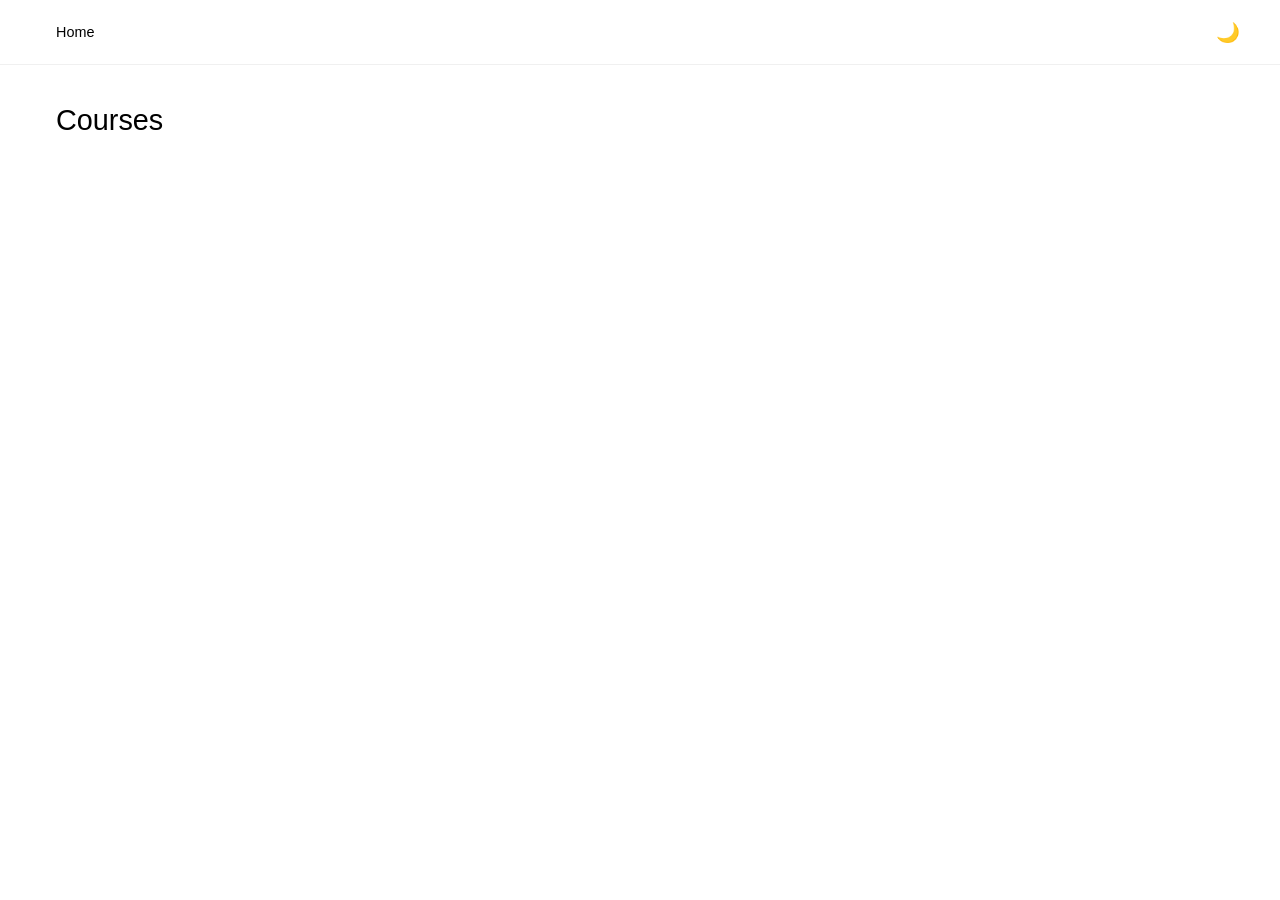
==== index.html @ 86f14fa7 "Fix service worker paths to work locally and on GitHub Pages - Change absolute paths to relative pat" ====
<!DOCTYPE html>
<html lang="en">
<head>
    <meta charset="UTF-8">
    <meta name="viewport" content="width=device-width, initial-scale=1.0">
    <title>Learning</title>

    <!-- PWA Meta Tags -->
    <meta name="description" content="Educational courses with lessons, interview questions, and progress tracking">
    <meta name="theme-color" content="#000000">
    <meta name="mobile-web-app-capable" content="yes">
    <meta name="apple-mobile-web-app-capable" content="yes">
    <meta name="apple-mobile-web-app-status-bar-style" content="black-translucent">
    <meta name="apple-mobile-web-app-title" content="Learning">

    <!-- Manifest -->
    <link rel="manifest" href="manifest.json">

    <!-- Apple Touch Icons -->
    <link rel="apple-touch-icon" sizes="152x152" href="icons/icon-152x152.png">
    <link rel="apple-touch-icon" sizes="192x192" href="icons/icon-192x192.png">
    <link rel="apple-touch-icon" sizes="512x512" href="icons/icon-512x512.png">

    <!-- Favicon -->
    <link rel="icon" type="image/png" sizes="32x32" href="icons/icon-192x192.png">

    <link rel="stylesheet" href="styles.css">
</head>
<body>
    <header>
        <div class="header-content">
            <div class="nav-buttons">
                <button id="home-btn" onclick="showHome()">Home</button>
                <button id="back-btn" onclick="goBack()" style="display: none;">Back</button>
            </div>
            <button class="theme-toggle" onclick="toggleTheme()">🌙</button>
        </div>
    </header>

    <div class="container">
        <!-- Home Page -->
        <div id="home-page" class="page active">
            <div class="home-page">
                <h1>Courses</h1>
                <div class="courses-grid" id="courses-grid">
                    <!-- Generated by JS -->
                </div>
            </div>
        </div>

        <!-- Contents Page (List of all lessons) -->
        <div id="contents-page" class="page">
            <div id="contents-content" class="contents-detail">
                <!-- Generated by JS -->
            </div>
        </div>

        <!-- Course Page -->
        <div id="course-page" class="page">
            <div id="course-content" class="course-detail">
                <!-- Generated by JS -->
            </div>
        </div>

        <!-- Lesson Page -->
        <div id="lesson-page" class="page">
            <div class="lesson-layout">
                <!-- Sidebar -->
                <aside id="sidebar" class="sidebar">
                    <div id="sidebar-content" class="sidebar-content">
                        <!-- Generated by JS -->
                    </div>
                </aside>

                <!-- Main Content -->
                <div class="lesson-main">
                    <div id="lesson-header" class="lesson-header">
                        <!-- Generated by JS -->
                    </div>
                    <div id="lesson-content" class="lesson-body">
                        <!-- Generated by JS -->
                    </div>

                    <!-- Interview Questions Section -->
                    <div id="interview-section" class="interview-section">
                        <h2>Interview Questions</h2>
                        <div id="interview-questions" class="accordion">
                            <!-- Generated by JS -->
                        </div>
                    </div>

                    <div id="lesson-nav" class="lesson-nav">
                        <!-- Generated by JS -->
                    </div>
                    <div class="progress-bar">
                        <div id="progress-fill" class="progress-fill"></div>
                    </div>
                </div>
            </div>
        </div>
    </div>

    <!-- Bottom Navbar (Mobile App Style) -->
    <nav id="bottom-navbar" class="bottom-navbar">
        <div class="bottom-navbar-content">
            <button class="bottom-nav-item" onclick="showHome()">
                <svg viewBox="0 0 24 24" fill="none" stroke="currentColor" stroke-width="2">
                    <path d="M3 9l9-7 9 7v11a2 2 0 0 1-2 2H5a2 2 0 0 1-2-2z"></path>
                    <polyline points="9,22 9,12 15,12 15,22"></polyline>
                </svg>
                <span>Home</span>
            </button>
            <button class="bottom-nav-item active" onclick="openCourseMenu()">
                <svg viewBox="0 0 24 24" fill="none" stroke="currentColor" stroke-width="2">
                    <path d="M4 19.5A2.5 2.5 0 0 1 6.5 17H20"></path>
                    <path d="M6.5 2H20v20H6.5A2.5 2.5 0 0 1 4 19.5v-15A2.5 2.5 0 0 1 6.5 2z"></path>
                </svg>
                <span>Contents</span>
            </button>
            <button class="bottom-nav-item" onclick="toggleTheme()">
                <svg viewBox="0 0 24 24" fill="none" stroke="currentColor" stroke-width="2">
                    <circle cx="12" cy="12" r="5"></circle>
                    <line x1="12" y1="1" x2="12" y2="3"></line>
                    <line x1="12" y1="21" x2="12" y2="23"></line>
                    <line x1="4.22" y1="4.22" x2="5.64" y2="5.64"></line>
                    <line x1="18.36" y1="18.36" x2="19.78" y2="19.78"></line>
                    <line x1="1" y1="12" x2="3" y2="12"></line>
                    <line x1="21" y1="12" x2="23" y2="12"></line>
                    <line x1="4.22" y1="19.78" x2="5.64" y2="18.36"></line>
                    <line x1="18.36" y1="5.64" x2="19.78" y2="4.22"></line>
                </svg>
                <span>Theme</span>
            </button>
        </div>
    </nav>

    <!-- Course Menu Slide-Up Modal -->
    <div id="course-menu-overlay" class="course-menu-overlay" onclick="closeCourseMenu(event)">
        <div class="course-menu-modal" onclick="event.stopPropagation()">
            <div class="course-menu-handle"></div>
            <div class="course-menu-header">
                <h3>Course Contents</h3>
                <button class="course-menu-close" onclick="closeCourseMenu()">&times;</button>
            </div>
            <div id="course-menu-content" class="course-menu-content">
                <!-- Generated by JS -->
            </div>
        </div>
    </div>

    <!-- Load external JavaScript files -->
    <script src="theme.js"></script>
    <!-- Load course modules -->
    <script src="modules/module0-prerequisites.js"></script>
    <script src="modules/module1-foundations.js"></script>
    <script src="modules/module6-message-queues.js"></script>
    <script src="modules/module7-apis.js"></script>
    <script src="modules/module8-microservices.js"></script>
    <script src="modules/module9-advanced-patterns.js"></script>
    <script src="modules/module10-observability.js"></script>
    <script src="modules/module11-real-designs.js"></script>
    <!-- Main courses assembler -->
    <script src="courses.js"></script>
    <script src="navigation.js"></script>
    <script src="renderers.js"></script>
    <script src="interviews.js"></script>

    <!-- Service Worker Registration -->
    <script>
        if ('serviceWorker' in navigator) {
            window.addEventListener('load', () => {
                navigator.serviceWorker.register('./sw.js')
                    .then((registration) => {
                        console.log('Service Worker registered successfully:', registration.scope);

                        // Check for updates periodically
                        setInterval(() => {
                            registration.update();
                        }, 60000); // Check every minute
                    })
                    .catch((error) => {
                        console.log('Service Worker registration failed:', error);
                    });
            });

            // Listen for service worker updates
            navigator.serviceWorker.addEventListener('controllerchange', () => {
                console.log('New service worker activated, reloading page...');
                window.location.reload();
            });
        }
    </script>
</body>
</html>
---- styles.css ----
* {
    margin: 0;
    padding: 0;
    box-sizing: border-box;
}

body {
    font-family: Arial, sans-serif;
    background-color: #ffffff;
    color: #000000;
    line-height: 1.6;
}

body.dark-mode {
    background-color: #000000;
    color: #ffffff;
}

/* Header */
header {
    background-color: #ffffff;
    border-bottom: 1px solid #f0f0f0;
    padding: 1rem;
    position: sticky;
    top: 0;
    z-index: 100;
}

body.dark-mode header {
    background-color: #000000;
    border-bottom-color: #333;
}

.header-content {
    max-width: 1200px;
    margin: 0 auto;
    display: flex;
    justify-content: space-between;
    align-items: center;
    gap: 1rem;
}

.nav-buttons {
    display: flex;
    gap: 0.5rem;
}

.nav-buttons button {
    background: none;
    border: none;
    padding: 0.5rem 1rem;
    cursor: pointer;
    font-size: 0.9rem;
    color: #000000;
    font-family: Arial, sans-serif;
}

body.dark-mode .nav-buttons button {
    color: #ffffff;
}

.nav-buttons button:hover:not(:disabled) {
    text-decoration: underline;
}

.nav-buttons button:disabled {
    opacity: 0.4;
    cursor: not-allowed;
}

.theme-toggle {
    background: none;
    border: none;
    font-size: 1.2rem;
    cursor: pointer;
    padding: 0;
    color: #000000;
}

body.dark-mode .theme-toggle {
    color: #ffffff;
}

/* Container */
.container {
    max-width: 1200px;
    margin: 0 auto;
    padding: 2rem 1rem;
    background-color: #ffffff;
}

body.dark-mode .container {
    background-color: #000000;
}

/* Pages */
.page {
    display: none;
    background-color: #ffffff;
}

body.dark-mode .page {
    background-color: #000000;
}

.page.active {
    display: block;
}

/* Home Page */
.home-page {
    background-color: #ffffff;
}

body.dark-mode .home-page {
    background-color: #000000;
}

.home-page h1 {
    font-size: 1.8rem;
    margin-bottom: 2rem;
    font-weight: normal;
}

.courses-grid {
    display: grid;
    grid-template-columns: repeat(auto-fit, minmax(280px, 1fr));
    gap: 1.5rem;
}

/* Contents Page */
.contents-detail h1 {
    font-size: 1.6rem;
    margin-bottom: 0.5rem;
    font-weight: normal;
}

.contents-detail > p {
    color: #666;
    margin-bottom: 2rem;
    font-size: 0.9rem;
}

body.dark-mode .contents-detail > p {
    color: #aaa;
}

.contents-info {
    background: #ffffff;
    padding: 1.5rem;
    border-radius: 8px;
    margin-bottom: 2rem;
    box-shadow: 0 2px 8px rgba(0, 0, 0, 0.1);
    border: 1px solid #e0e0e0;
}

body.dark-mode .contents-info {
    background: #1a1a1a;
    box-shadow: 0 2px 8px rgba(255, 255, 255, 0.1);
    border: 1px solid #333;
}

.contents-modules {
    margin-bottom: 2rem;
}

.contents-module {
    margin-bottom: 2.5rem;
}

.contents-module h2 {
    font-size: 1.1rem;
    margin-bottom: 1rem;
    font-weight: normal;
}

.contents-lessons {
    display: flex;
    flex-direction: column;
    gap: 0.75rem;
}

.contents-lesson-item {
    background: #ffffff;
    padding: 1.2rem;
    border-radius: 6px;
    cursor: pointer;
    box-shadow: 0 2px 8px rgba(0, 0, 0, 0.1);
    font-size: 0.9rem;
    border: 1px solid #e0e0e0;
}

body.dark-mode .contents-lesson-item {
    background: #1a1a1a;
    box-shadow: 0 2px 8px rgba(255, 255, 255, 0.1);
    border: 1px solid #333;
}

.contents-lesson-item:hover {
    box-shadow: 0 4px 12px rgba(0, 0, 0, 0.12);
}

body.dark-mode .contents-lesson-item:hover {
    box-shadow: 0 4px 12px rgba(255, 255, 255, 0.12);
}

.contents-lesson-item h3 {
    font-size: 0.95rem;
    margin-bottom: 0.5rem;
    font-weight: normal;
}

.contents-lesson-item .lesson-meta {
    color: #999;
    font-size: 0.8rem;
}

body.dark-mode .contents-lesson-item .lesson-meta {
    color: #777;
}

/* Course Card */
.course-card {
    background: #ffffff;
    padding: 1.5rem;
    border-radius: 8px;
    cursor: pointer;
    box-shadow: 0 2px 8px rgba(0, 0, 0, 0.1);
    border: 1px solid #e0e0e0;
}

body.dark-mode .course-card {
    background: #1a1a1a;
    box-shadow: 0 2px 8px rgba(255, 255, 255, 0.1);
    border: 1px solid #333;
}

.course-card:hover {
    box-shadow: 0 4px 12px rgba(0, 0, 0, 0.12);
}

body.dark-mode .course-card:hover {
    box-shadow: 0 4px 12px rgba(255, 255, 255, 0.12);
}

.course-card h3 {
    font-size: 1.1rem;
    margin-bottom: 0.5rem;
    font-weight: normal;
}

.course-card p {
    font-size: 0.9rem;
    margin-bottom: 0.5rem;
    color: #666;
}

body.dark-mode .course-card p {
    color: #aaa;
}

.course-meta {
    font-size: 0.85rem;
    color: #999;
}

body.dark-mode .course-meta {
    color: #777;
}

/* Lesson Page */
.lesson-layout {
    display: flex;
    gap: 0;
    max-width: 1400px;
    margin: 0 auto;
}

/* Sidebar */
.sidebar {
    width: 280px;
    background: #ffffff;
    border-right: 1px solid #e0e0e0;
    position: fixed;
    left: 0;
    top: 0;
    height: 100vh;
    overflow-y: auto;
    z-index: 50;
}

body.dark-mode .sidebar {
    background: #000000;
    border-right-color: #333;
}

.sidebar-content {
    padding: 1rem;
    padding-top: 5rem;
}

.sidebar-module {
    margin-bottom: 1.5rem;
}

.sidebar-module-title {
    font-size: 0.85rem;
    font-weight: bold;
    color: #999;
    text-transform: uppercase;
    letter-spacing: 0.5px;
    margin-bottom: 0.75rem;
    cursor: pointer;
    padding: 0.5rem 0.75rem;
    border-radius: 4px;
}

.sidebar-module-title:hover {
    background: #f5f5f5;
}

body.dark-mode .sidebar-module-title {
    color: #777;
}

body.dark-mode .sidebar-module-title:hover {
    background: #1a1a1a;
}

.sidebar-lessons {
    display: flex;
    flex-direction: column;
    gap: 0.25rem;
}

.sidebar-lesson {
    padding: 0.6rem 0.75rem;
    font-size: 0.85rem;
    cursor: pointer;
    border-radius: 4px;
    color: #333;
}

.sidebar-lesson:hover {
    background: #f5f5f5;
}

body.dark-mode .sidebar-lesson {
    color: #ccc;
}

body.dark-mode .sidebar-lesson:hover {
    background: #1a1a1a;
}

.sidebar-lesson.active {
    background: #000000;
    color: #ffffff;
    font-weight: 600;
}

body.dark-mode .sidebar-lesson.active {
    background: #ffffff;
    color: #000000;
}

.lesson-main {
    flex: 1;
    min-width: 0;
    padding: 0 2rem;
    margin-left: 280px;
}

.lesson-header {
    margin-bottom: 2rem;
}

.lesson-header h1 {
    font-size: 1.6rem;
    margin-bottom: 0.5rem;
    font-weight: normal;
}

.lesson-header p {
    font-size: 0.85rem;
    color: #999;
}

body.dark-mode .lesson-header p {
    color: #777;
}

.lesson-body {
    max-width: 900px;
    margin: 0 auto;
}

.lesson-body h2 {
    font-size: 1.3rem;
    margin-top: 1.8rem;
    margin-bottom: 0.75rem;
    font-weight: normal;
}

.lesson-body h3 {
    font-size: 1.05rem;
    margin-top: 1.3rem;
    margin-bottom: 0.6rem;
    font-weight: normal;
}

.lesson-body h4 {
    font-size: 0.95rem;
    margin-top: 1rem;
    margin-bottom: 0.4rem;
    font-weight: bold;
}

.lesson-body p {
    margin-bottom: 0.8rem;
    font-size: 0.9rem;
    color: #333;
}

body.dark-mode .lesson-body p {
    color: #ccc;
}

/* Code Block */
.code-block {
    background: #ffffff;
    padding: 1rem;
    border-radius: 6px;
    margin: 0.8rem 0;
    font-family: 'Courier New', monospace;
    font-size: 0.8rem;
    line-height: 1.4;
    color: #000000;
    white-space: pre;
    overflow-x: auto;
    box-shadow: 0 2px 6px rgba(0, 0, 0, 0.1);
    border: 1px solid #e0e0e0;
}

body.dark-mode .code-block {
    background: #1a1a1a;
    color: #ddd;
    box-shadow: 0 2px 6px rgba(255, 255, 255, 0.1);
    border: 1px solid #333;
}

/* Table */
.table {
    width: 100%;
    border-collapse: collapse;
    margin: 1rem 0;
    font-size: 0.9rem;
}

.table th {
    background: #ffffff;
    padding: 0.8rem;
    text-align: left;
    font-weight: bold;
    border-bottom: 1px solid #e0e0e0;
}

body.dark-mode .table th {
    background: #1a1a1a;
    border-bottom-color: #333;
}

.table td {
    padding: 0.8rem;
    border-bottom: 1px solid #e0e0e0;
    color: #333;
}

body.dark-mode .table td {
    border-bottom-color: #333;
    color: #ccc;
}

.table tr:last-child td {
    border-bottom: none;
}

/* Interview Questions Section */
.interview-section {
    max-width: 900px;
    margin: 3rem auto 2rem;
    padding-top: 2rem;
    border-top: 1px solid #e0e0e0;
}

body.dark-mode .interview-section {
    border-top-color: #333;
}

.interview-section h2 {
    font-size: 1.3rem;
    margin-bottom: 1.5rem;
    font-weight: normal;
}

.accordion {
    display: flex;
    flex-direction: column;
    gap: 0.75rem;
}

.accordion-item {
    background: #ffffff;
    border: 1px solid #e0e0e0;
    border-radius: 6px;
    overflow: hidden;
    box-shadow: 0 2px 6px rgba(0, 0, 0, 0.08);
}

body.dark-mode .accordion-item {
    background: #1a1a1a;
    border: 1px solid #333;
    box-shadow: 0 2px 6px rgba(255, 255, 255, 0.08);
}

.accordion-header {
    padding: 1.2rem;
    cursor: pointer;
    background: #ffffff;
    border: none;
    width: 100%;
    text-align: left;
    font-size: 0.95rem;
    font-weight: 600;
    font-family: Arial, sans-serif;
    color: #000000;
    display: flex;
    justify-content: space-between;
    align-items: center;
}

body.dark-mode .accordion-header {
    background: #1a1a1a;
    color: #ffffff;
}

.accordion-header:hover {
    background-color: #f5f5f5;
}

body.dark-mode .accordion-header:hover {
    background-color: #2a2a2a;
}

.accordion-header.active {
    background-color: #f0f0f0;
}

body.dark-mode .accordion-header.active {
    background-color: #2a2a2a;
}

.accordion-toggle {
    font-size: 1.2rem;
    color: #666;
}

body.dark-mode .accordion-toggle {
    color: #aaa;
}

.accordion-header.active .accordion-toggle {
    content: '▲';
}

.accordion-body {
    display: none;
    background: #ffffff;
}

body.dark-mode .accordion-body {
    background: #1a1a1a;
}

.accordion-body.active {
    display: block;
}

.accordion-content {
    padding: 1rem 1.2rem;
    color: #333;
    font-size: 0.9rem;
    line-height: 1.7;
}

body.dark-mode .accordion-content {
    color: #ccc;
}

/* Lesson Navigation */
.lesson-nav {
    display: flex;
    justify-content: space-between;
    align-items: center;
    gap: 1rem;
    margin-top: 2.5rem;
    padding: 1.5rem;
    background: #ffffff;
    border-radius: 8px;
    box-shadow: 0 2px 8px rgba(0, 0, 0, 0.1);
    border: 1px solid #e0e0e0;
    max-width: 900px;
    margin-left: auto;
    margin-right: auto;
    flex-wrap: wrap;
}

body.dark-mode .lesson-nav {
    background: #1a1a1a;
    box-shadow: 0 2px 8px rgba(255, 255, 255, 0.1);
    border: 1px solid #333;
}

.lesson-nav button {
    background: #ffffff;
    border: none;
    color: #000000;
    padding: 0.5rem 1.2rem;
    cursor: pointer;
    font-size: 0.9rem;
    font-family: Arial, sans-serif;
    border-radius: 6px;
    box-shadow: 0 2px 6px rgba(0, 0, 0, 0.1);
    border: 1px solid #e0e0e0;
}

body.dark-mode .lesson-nav button {
    background: #1a1a1a;
    color: #ffffff;
    box-shadow: 0 2px 6px rgba(255, 255, 255, 0.1);
    border: 1px solid #333;
}

.lesson-nav button:hover {
    box-shadow: 0 4px 10px rgba(0, 0, 0, 0.12);
}

body.dark-mode .lesson-nav button:hover {
    box-shadow: 0 4px 10px rgba(255, 255, 255, 0.12);
}

.lesson-progress {
    font-size: 0.85rem;
    color: #999;
    flex-grow: 1;
    text-align: center;
}

body.dark-mode .lesson-progress {
    color: #777;
}

.progress-bar {
    width: 100%;
    height: 3px;
    background: #e0e0e0;
    border-radius: 2px;
    margin-top: 1.5rem;
    overflow: hidden;
    max-width: 900px;
    margin-left: auto;
    margin-right: auto;
}

body.dark-mode .progress-bar {
    background: #333;
}

.progress-fill {
    height: 100%;
    background: #000000;
}

body.dark-mode .progress-fill {
    background: #ffffff;
}

/* Bottom Navbar (Mobile App Style) */
.bottom-navbar {
    display: none;
    position: fixed;
    bottom: 0;
    left: 0;
    right: 0;
    background: #ffffff;
    border-top: 1px solid #e0e0e0;
    padding: 0.5rem 0;
    padding-bottom: calc(0.5rem + env(safe-area-inset-bottom));
    z-index: 200;
    box-shadow: 0 -2px 10px rgba(0, 0, 0, 0.1);
}

body.dark-mode .bottom-navbar {
    background: #000000;
    border-top-color: #333;
    box-shadow: 0 -2px 10px rgba(255, 255, 255, 0.1);
}

.bottom-navbar-content {
    display: flex;
    justify-content: space-around;
    align-items: center;
    max-width: 500px;
    margin: 0 auto;
}

.bottom-nav-item {
    display: flex;
    flex-direction: column;
    align-items: center;
    gap: 0.25rem;
    padding: 0.5rem 1rem;
    background: none;
    border: none;
    cursor: pointer;
    color: #666;
    font-size: 0.7rem;
    font-family: Arial, sans-serif;
    min-width: 60px;
}

body.dark-mode .bottom-nav-item {
    color: #aaa;
}

.bottom-nav-item.active {
    color: #000000;
}

body.dark-mode .bottom-nav-item.active {
    color: #ffffff;
}

.bottom-nav-item svg {
    width: 24px;
    height: 24px;
}

.bottom-nav-item span {
    font-weight: 500;
}

/* Course Menu Slide-Up Modal */
.course-menu-overlay {
    display: none;
    position: fixed;
    top: 0;
    left: 0;
    right: 0;
    bottom: 0;
    background: rgba(0, 0, 0, 0.5);
    z-index: 300;
    opacity: 0;
    transition: opacity 0.3s ease;
}

.course-menu-overlay.active {
    display: block;
    opacity: 1;
}

body.dark-mode .course-menu-overlay {
    background: rgba(255, 255, 255, 0.1);
}

.course-menu-modal {
    position: fixed;
    bottom: 0;
    left: 0;
    right: 0;
    background: #ffffff;
    border-radius: 20px 20px 0 0;
    max-height: 80vh;
    overflow-y: auto;
    z-index: 301;
    transform: translateY(100%);
    transition: transform 0.3s ease;
    padding-bottom: env(safe-area-inset-bottom);
}

.course-menu-overlay.active .course-menu-modal {
    transform: translateY(0);
}

body.dark-mode .course-menu-modal {
    background: #1a1a1a;
}

.course-menu-header {
    display: flex;
    justify-content: space-between;
    align-items: center;
    padding: 1rem 1.5rem;
    border-bottom: 1px solid #e0e0e0;
    position: sticky;
    top: 0;
    background: #ffffff;
    border-radius: 20px 20px 0 0;
}

body.dark-mode .course-menu-header {
    border-bottom-color: #333;
    background: #1a1a1a;
}

.course-menu-header h3 {
    font-size: 1rem;
    font-weight: 600;
    margin: 0;
}

.course-menu-close {
    background: none;
    border: none;
    font-size: 1.5rem;
    cursor: pointer;
    color: #666;
    padding: 0.25rem;
    line-height: 1;
}

body.dark-mode .course-menu-close {
    color: #aaa;
}

.course-menu-handle {
    width: 40px;
    height: 4px;
    background: #e0e0e0;
    border-radius: 2px;
    margin: 0.75rem auto;
}

body.dark-mode .course-menu-handle {
    background: #444;
}

.course-menu-content {
    padding: 0 1rem 1.5rem;
}

.course-menu-module {
    margin-bottom: 1rem;
}

.course-menu-module-title {
    font-size: 0.8rem;
    font-weight: bold;
    color: #999;
    text-transform: uppercase;
    letter-spacing: 0.5px;
    padding: 0.75rem 0.5rem;
    margin: 0;
}

body.dark-mode .course-menu-module-title {
    color: #666;
}

.course-menu-lessons {
    display: flex;
    flex-direction: column;
    gap: 0.25rem;
}

.course-menu-lesson {
    padding: 0.9rem 0.75rem;
    font-size: 0.9rem;
    cursor: pointer;
    border-radius: 8px;
    color: #333;
    background: none;
    border: none;
    text-align: left;
    width: 100%;
    font-family: Arial, sans-serif;
}

.course-menu-lesson:hover {
    background: #f5f5f5;
}

body.dark-mode .course-menu-lesson {
    color: #ccc;
}

body.dark-mode .course-menu-lesson:hover {
    background: #2a2a2a;
}

.course-menu-lesson.active {
    background: #000000;
    color: #ffffff;
    font-weight: 600;
}

body.dark-mode .course-menu-lesson.active {
    background: #ffffff;
    color: #000000;
}

/* Responsive */
@media (max-width: 1024px) {
    .sidebar {
        display: none;
    }

    .lesson-main {
        padding: 0 1rem;
        margin-left: 0;
    }
}

@media (max-width: 768px) {
    /* Show bottom navbar on mobile */
    .bottom-navbar {
        display: block;
    }

    /* Hide header on lesson page for mobile */
    body.lesson-active header {
        display: none;
    }

    /* Add padding at bottom for navbar */
    body.lesson-active .lesson-main {
        padding-bottom: 80px;
    }

    body.lesson-active .container {
        padding-bottom: 80px;
    }

    .container {
        padding: 1rem 0.75rem;
    }

    .courses-grid {
        grid-template-columns: 1fr;
    }

    .home-page h1 {
        font-size: 1.4rem;
    }

    .lesson-header h1 {
        font-size: 1.3rem;
    }

    .lesson-nav {
        flex-direction: column;
        width: auto;
    }

    .lesson-nav button {
        width: 100%;
    }

    .lesson-progress {
        width: 100%;
    }

    .lesson-body h2 {
        font-size: 1.15rem;
    }

    .lesson-body h3 {
        font-size: 0.95rem;
    }

    .lesson-main {
        padding: 0 0.5rem;
    }

    /* Better touch targets for mobile */
    .course-card {
        padding: 1.25rem;
    }

    .accordion-header {
        padding: 1rem;
    }

    /* Code block horizontal scroll on mobile */
    .code-block {
        font-size: 0.75rem;
        padding: 0.75rem;
    }

    /* Table responsive */
    .table {
        font-size: 0.8rem;
    }

    .table th, .table td {
        padding: 0.6rem 0.5rem;
    }
}

/* Small mobile screens */
@media (max-width: 480px) {
    .container {
        padding: 0.75rem 0.5rem;
    }

    .home-page h1 {
        font-size: 1.2rem;
    }

    .lesson-header h1 {
        font-size: 1.15rem;
    }

    .lesson-body {
        font-size: 0.85rem;
    }

    .lesson-body h2 {
        font-size: 1.05rem;
    }

    .lesson-body h3 {
        font-size: 0.9rem;
    }

    .code-block {
        font-size: 0.7rem;
    }
}
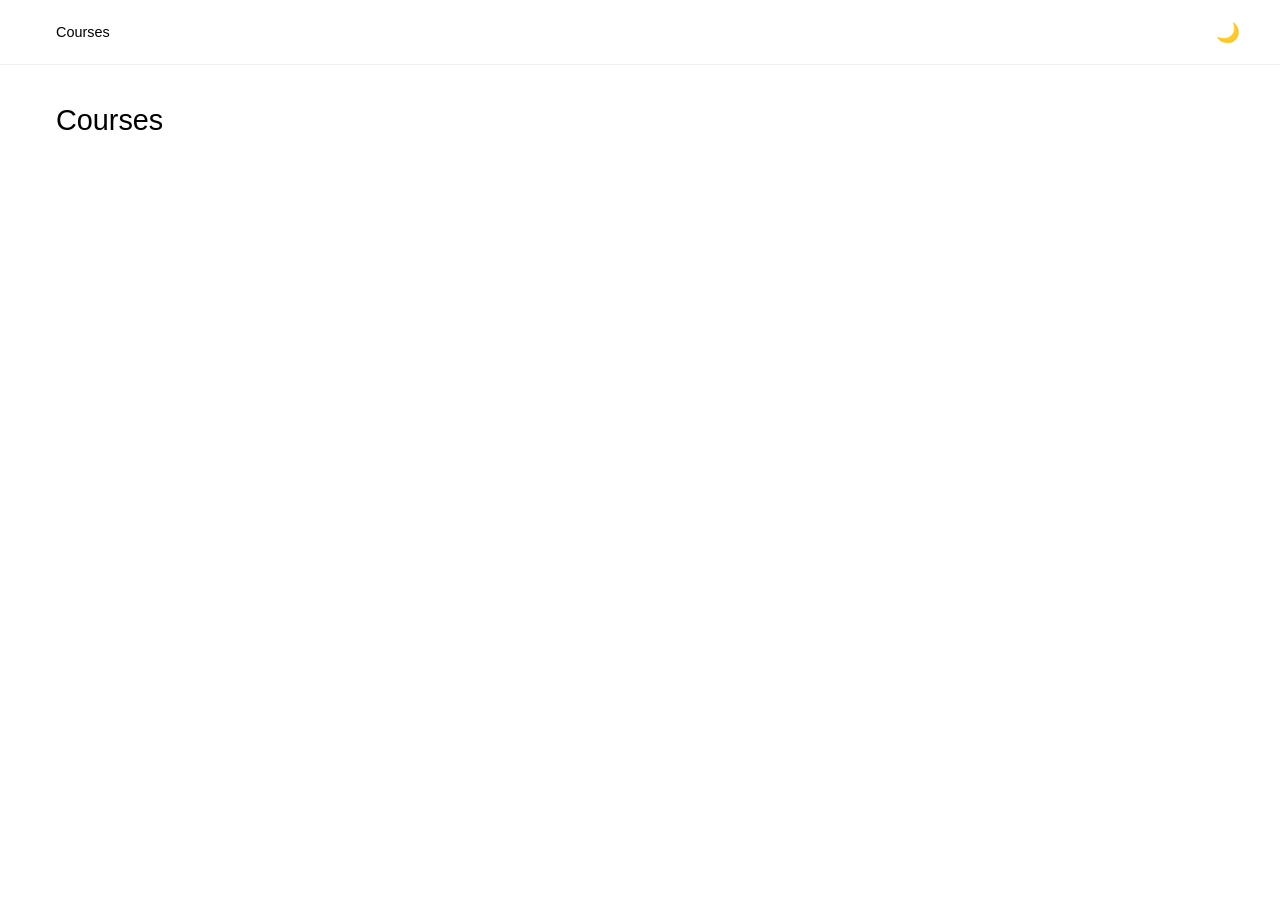
==== commit 86ff647d: "Improve mobile UI: hide duplicate theme toggle and update labels - Hide theme toggle in top header o" ====
--- a/index.html
+++ b/index.html
@@ -30,10 +30,10 @@
     <header>
         <div class="header-content">
             <div class="nav-buttons">
-                <button id="home-btn" onclick="showHome()">Home</button>
+                <button id="home-btn" onclick="showHome()">Courses</button>
                 <button id="back-btn" onclick="goBack()" style="display: none;">Back</button>
             </div>
-            <button class="theme-toggle" onclick="toggleTheme()">🌙</button>
+            <button class="theme-toggle theme-toggle-desktop" onclick="toggleTheme()">🌙</button>
         </div>
     </header>
 
@@ -108,7 +108,7 @@
                     <path d="M3 9l9-7 9 7v11a2 2 0 0 1-2 2H5a2 2 0 0 1-2-2z"></path>
                     <polyline points="9,22 9,12 15,12 15,22"></polyline>
                 </svg>
-                <span>Home</span>
+                <span>Courses</span>
             </button>
             <button class="bottom-nav-item active" onclick="openCourseMenu()">
                 <svg viewBox="0 0 24 24" fill="none" stroke="currentColor" stroke-width="2">
@@ -165,30 +165,71 @@
     <script src="renderers.js"></script>
     <script src="interviews.js"></script>
 
-    <!-- Service Worker Registration -->
+    <!-- Update Notification Banner -->
+    <div id="update-banner" style="display: none; position: fixed; top: 0; left: 0; right: 0; background: #4CAF50; color: white; padding: 15px; text-align: center; z-index: 10000; box-shadow: 0 2px 5px rgba(0,0,0,0.2);">
+        <span>New content available! </span>
+        <button onclick="location.reload()" style="background: white; color: #4CAF50; border: none; padding: 8px 20px; margin-left: 10px; border-radius: 4px; cursor: pointer; font-weight: bold;">Update Now</button>
+        <button onclick="document.getElementById('update-banner').style.display='none'" style="background: transparent; color: white; border: 1px solid white; padding: 8px 20px; margin-left: 10px; border-radius: 4px; cursor: pointer;">Later</button>
+    </div>
+
+    <!-- Service Worker Registration - TEMPORARILY DISABLED -->
     <script>
+        // DISABLED: Unregister any existing service workers first
         if ('serviceWorker' in navigator) {
+            navigator.serviceWorker.getRegistrations().then(function(registrations) {
+                for(let registration of registrations) {
+                    registration.unregister();
+                    console.log('Service Worker unregistered');
+                }
+            });
+        }
+
+        /* SERVICE WORKER DISABLED FOR NOW - UNCOMMENT WHEN FIXED
+        if ('serviceWorker' in navigator) {
+            let refreshing = false;
+
+            navigator.serviceWorker.addEventListener('controllerchange', () => {
+                if (!refreshing) {
+                    refreshing = true;
+                    console.log('New service worker activated, reloading...');
+                    window.location.reload();
+                }
+            });
+
             window.addEventListener('load', () => {
                 navigator.serviceWorker.register('./sw.js')
                     .then((registration) => {
-                        console.log('Service Worker registered successfully:', registration.scope);
-
-                        // Check for updates periodically
-                        setInterval(() => {
-                            registration.update();
-                        }, 60000); // Check every minute
+                        console.log('Service Worker registered:', registration.scope);
+                        registration.update();
+
+                        let updateInterval;
+                        document.addEventListener('visibilitychange', () => {
+                            if (document.visibilityState === 'visible') {
+                                registration.update();
+                                updateInterval = setInterval(() => {
+                                    registration.update();
+                                }, 30000);
+                            } else {
+                                clearInterval(updateInterval);
+                            }
+                        });
+
+                        registration.addEventListener('updatefound', () => {
+                            const newWorker = registration.installing;
+                            newWorker.addEventListener('statechange', () => {
+                                if (newWorker.state === 'installed' && navigator.serviceWorker.controller) {
+                                    console.log('New content available! Show notification.');
+                                    document.getElementById('update-banner').style.display = 'block';
+                                }
+                            });
+                        });
                     })
                     .catch((error) => {
                         console.log('Service Worker registration failed:', error);
                     });
             });
-
-            // Listen for service worker updates
-            navigator.serviceWorker.addEventListener('controllerchange', () => {
-                console.log('New service worker activated, reloading page...');
-                window.location.reload();
-            });
         }
+        */
     </script>
 </body>
 </html>
--- a/styles.css
+++ b/styles.css
@@ -922,6 +922,11 @@
 }
 
 @media (max-width: 768px) {
+    /* Hide theme toggle in header on mobile (it's in bottom navbar) */
+    .theme-toggle-desktop {
+        display: none;
+    }
+
     /* Show bottom navbar on mobile */
     .bottom-navbar {
         display: block;
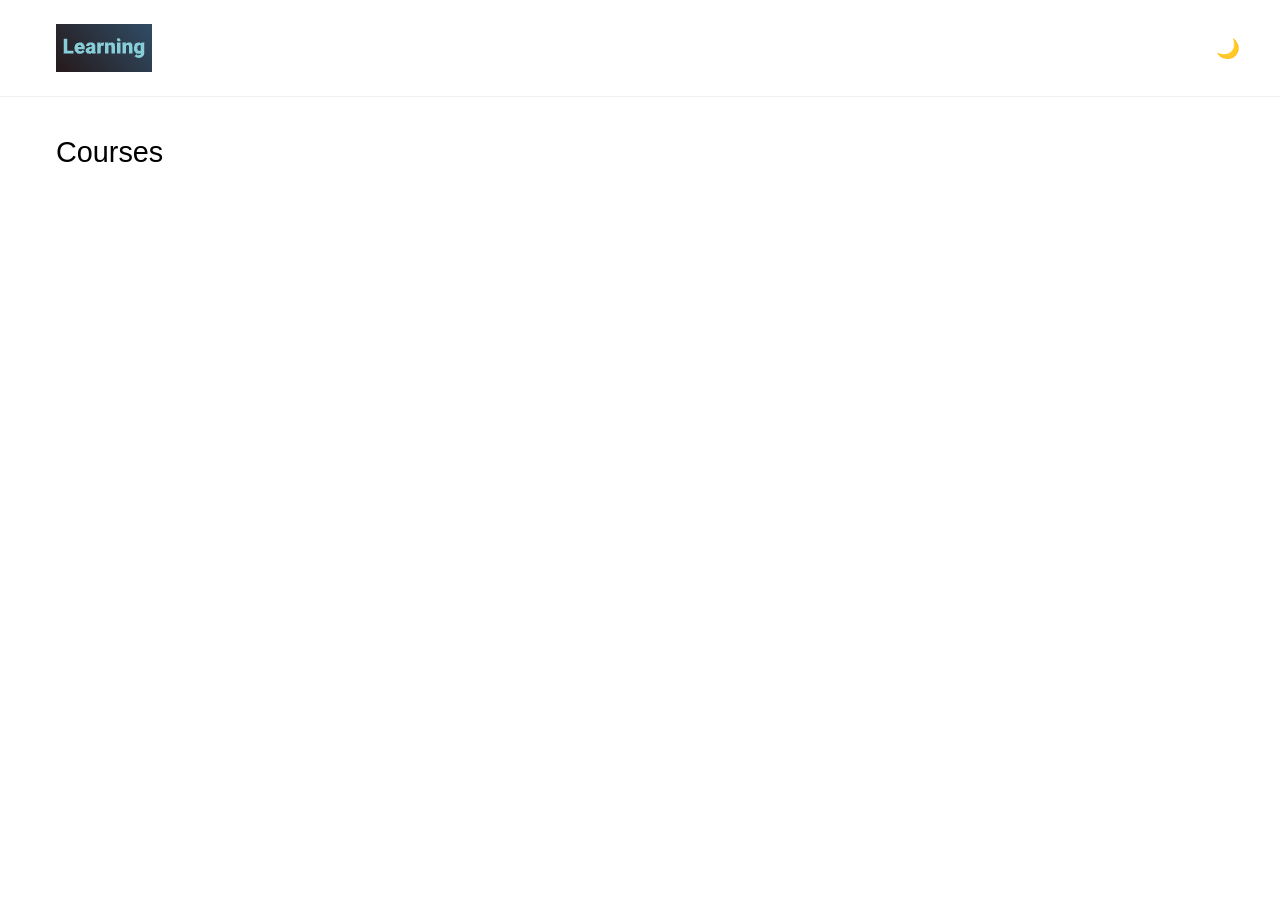
==== commit af17621a: "open graph" ====
--- a/index.html
+++ b/index.html
@@ -1,151 +1,277 @@
-<!DOCTYPE html>
+<!doctype html>
 <html lang="en">
-<head>
-    <meta charset="UTF-8">
-    <meta name="viewport" content="width=device-width, initial-scale=1.0">
-    <title>Learning</title>
+  <head>
+    <meta charset="UTF-8" />
+    <meta name="viewport" content="width=device-width, initial-scale=1.0" />
+    <title>Learning - System Design, APIs & Engineering Courses</title>
+
+    <!-- SEO Meta Tags -->
+    <meta
+      name="description"
+      content="Master system design, API development, microservices, and software engineering. Free online courses with interview questions, practical examples, and progress tracking."
+    />
+    <meta
+      name="keywords"
+      content="system design, API design, REST, microservices, software engineering, interview preparation, coding courses, scalability, databases, caching, load balancing"
+    />
+    <meta name="author" content="Learning Platform" />
+    <meta name="robots" content="index, follow, max-snippet:-1, max-image-preview:large, max-video-preview:-1" />
+    <link rel="canonical" href="https://ashutoshnayakords.github.io/" />
+
+    <!-- Open Graph / Facebook Meta Tags -->
+    <meta property="og:type" content="website" />
+    <meta property="og:url" content="https://ashutoshnayakords.github.io/" />
+    <meta property="og:title" content="Learning - System Design & Engineering Courses" />
+    <meta
+      property="og:description"
+      content="Master system design, API development, microservices, and software engineering with free interactive courses and interview preparation."
+    />
+    <meta property="og:image" content="https://ashutoshnayakords.github.io/icons/web-app-manifest-512x512.png" />
+    <meta property="og:image:width" content="512" />
+    <meta property="og:image:height" content="512" />
+    <meta property="og:image:alt" content="Learning Platform Logo" />
+    <meta property="og:site_name" content="Learning" />
+    <meta property="og:locale" content="en_US" />
+
+    <!-- Twitter Card Meta Tags -->
+    <meta name="twitter:card" content="summary_large_image" />
+    <meta name="twitter:url" content="https://ashutoshnayakords.github.io/" />
+    <meta name="twitter:title" content="Learning - System Design & Engineering Courses" />
+    <meta
+      name="twitter:description"
+      content="Master system design, API development, microservices, and software engineering with free interactive courses."
+    />
+    <meta name="twitter:image" content="https://ashutoshnayakords.github.io/icons/web-app-manifest-512x512.png" />
 
     <!-- PWA Meta Tags -->
-    <meta name="description" content="Educational courses with lessons, interview questions, and progress tracking">
-    <meta name="theme-color" content="#000000">
-    <meta name="mobile-web-app-capable" content="yes">
-    <meta name="apple-mobile-web-app-capable" content="yes">
-    <meta name="apple-mobile-web-app-status-bar-style" content="black-translucent">
-    <meta name="apple-mobile-web-app-title" content="Learning">
+    <meta name="theme-color" content="#000000" />
+    <meta name="mobile-web-app-capable" content="yes" />
+    <meta name="apple-mobile-web-app-capable" content="yes" />
+    <meta
+      name="apple-mobile-web-app-status-bar-style"
+      content="black-translucent"
+    />
+    <meta name="apple-mobile-web-app-title" content="Learning" />
 
     <!-- Manifest -->
-    <link rel="manifest" href="manifest.json">
+    <link rel="manifest" href="manifest.json" />
 
     <!-- Apple Touch Icons -->
-    <link rel="apple-touch-icon" sizes="152x152" href="icons/icon-152x152.png">
-    <link rel="apple-touch-icon" sizes="192x192" href="icons/icon-192x192.png">
-    <link rel="apple-touch-icon" sizes="512x512" href="icons/icon-512x512.png">
+    <link
+      rel="apple-touch-icon"
+      sizes="152x152"
+      href="icons/icon-152x152.png"
+    />
+    <link
+      rel="apple-touch-icon"
+      sizes="192x192"
+      href="icons/icon-192x192.png"
+    />
+    <link
+      rel="apple-touch-icon"
+      sizes="512x512"
+      href="icons/icon-512x512.png"
+    />
 
     <!-- Favicon -->
-    <link rel="icon" type="image/png" sizes="32x32" href="icons/icon-192x192.png">
-
-    <link rel="stylesheet" href="styles.css">
-</head>
-<body>
+    <link
+      rel="icon"
+      type="image/png"
+      sizes="32x32"
+      href="icons/icon-192x192.png"
+    />
+
+    <link rel="stylesheet" href="styles.css" />
+
+    <!-- Structured Data (JSON-LD) for Google -->
+    <script type="application/ld+json">
+    {
+      "@context": "https://schema.org",
+      "@type": "EducationalOrganization",
+      "name": "Learning Platform",
+      "description": "Free online courses on system design, API development, microservices, and software engineering",
+      "url": "https://ashutoshnayakords.github.io/",
+      "logo": "https://ashutoshnayakords.github.io/icons/web-app-manifest-512x512.png",
+      "sameAs": [],
+      "courseOffered": [
+        {
+          "@type": "Course",
+          "name": "System Design Fundamentals",
+          "description": "Learn scalability, load balancing, caching, databases, message queues, and more",
+          "provider": {
+            "@type": "EducationalOrganization",
+            "name": "Learning Platform"
+          },
+          "educationalLevel": "Intermediate",
+          "timeRequired": "P24W"
+        },
+        {
+          "@type": "Course",
+          "name": "API Design & REST",
+          "description": "Master REST principles, API design patterns, authentication, rate limiting, and best practices",
+          "provider": {
+            "@type": "EducationalOrganization",
+            "name": "Learning Platform"
+          },
+          "educationalLevel": "Beginner",
+          "timeRequired": "P8W"
+        }
+      ]
+    }
+    </script>
+  </head>
+  <body>
     <header>
-        <div class="header-content">
-            <div class="nav-buttons">
-                <button id="home-btn" onclick="showHome()">Courses</button>
-                <button id="back-btn" onclick="goBack()" style="display: none;">Back</button>
-            </div>
-            <button class="theme-toggle theme-toggle-desktop" onclick="toggleTheme()">🌙</button>
-        </div>
+      <div class="header-content">
+        <div class="nav-buttons">
+          <button id="home-btn" onclick="showHome()">
+            <img src="icons/favicon-96x96.png" alt="Courses" class="home-icon">
+          </button>
+          <button id="back-btn" onclick="goBack()" style="display: none">
+            Back
+          </button>
+        </div>
+        <button
+          class="theme-toggle theme-toggle-desktop"
+          onclick="toggleTheme()"
+        >
+          🌙
+        </button>
+      </div>
     </header>
 
     <div class="container">
-        <!-- Home Page -->
-        <div id="home-page" class="page active">
-            <div class="home-page">
-                <h1>Courses</h1>
-                <div class="courses-grid" id="courses-grid">
-                    <!-- Generated by JS -->
-                </div>
-            </div>
-        </div>
-
-        <!-- Contents Page (List of all lessons) -->
-        <div id="contents-page" class="page">
-            <div id="contents-content" class="contents-detail">
+      <!-- Home Page -->
+      <div id="home-page" class="page active">
+        <div class="home-page">
+          <h1>Courses</h1>
+          <div class="courses-grid" id="courses-grid">
+            <!-- Generated by JS -->
+          </div>
+        </div>
+      </div>
+
+      <!-- Contents Page (List of all lessons) -->
+      <div id="contents-page" class="page">
+        <div id="contents-content" class="contents-detail">
+          <!-- Generated by JS -->
+        </div>
+      </div>
+
+      <!-- Course Page -->
+      <div id="course-page" class="page">
+        <div id="course-content" class="course-detail">
+          <!-- Generated by JS -->
+        </div>
+      </div>
+
+      <!-- Lesson Page -->
+      <div id="lesson-page" class="page">
+        <div class="lesson-layout">
+          <!-- Sidebar -->
+          <aside id="sidebar" class="sidebar">
+            <div id="sidebar-content" class="sidebar-content">
+              <!-- Generated by JS -->
+            </div>
+          </aside>
+
+          <!-- Main Content -->
+          <div class="lesson-main">
+            <div id="lesson-header" class="lesson-header">
+              <!-- Generated by JS -->
+            </div>
+            <div id="lesson-content" class="lesson-body">
+              <!-- Generated by JS -->
+            </div>
+
+            <!-- Interview Questions Section -->
+            <div id="interview-section" class="interview-section">
+              <h2>Interview Questions</h2>
+              <div id="interview-questions" class="accordion">
                 <!-- Generated by JS -->
-            </div>
-        </div>
-
-        <!-- Course Page -->
-        <div id="course-page" class="page">
-            <div id="course-content" class="course-detail">
-                <!-- Generated by JS -->
-            </div>
-        </div>
-
-        <!-- Lesson Page -->
-        <div id="lesson-page" class="page">
-            <div class="lesson-layout">
-                <!-- Sidebar -->
-                <aside id="sidebar" class="sidebar">
-                    <div id="sidebar-content" class="sidebar-content">
-                        <!-- Generated by JS -->
-                    </div>
-                </aside>
-
-                <!-- Main Content -->
-                <div class="lesson-main">
-                    <div id="lesson-header" class="lesson-header">
-                        <!-- Generated by JS -->
-                    </div>
-                    <div id="lesson-content" class="lesson-body">
-                        <!-- Generated by JS -->
-                    </div>
-
-                    <!-- Interview Questions Section -->
-                    <div id="interview-section" class="interview-section">
-                        <h2>Interview Questions</h2>
-                        <div id="interview-questions" class="accordion">
-                            <!-- Generated by JS -->
-                        </div>
-                    </div>
-
-                    <div id="lesson-nav" class="lesson-nav">
-                        <!-- Generated by JS -->
-                    </div>
-                    <div class="progress-bar">
-                        <div id="progress-fill" class="progress-fill"></div>
-                    </div>
-                </div>
-            </div>
-        </div>
+              </div>
+            </div>
+
+            <div id="lesson-nav" class="lesson-nav">
+              <!-- Generated by JS -->
+            </div>
+            <div class="progress-bar">
+              <div id="progress-fill" class="progress-fill"></div>
+            </div>
+          </div>
+        </div>
+      </div>
     </div>
 
     <!-- Bottom Navbar (Mobile App Style) -->
     <nav id="bottom-navbar" class="bottom-navbar">
-        <div class="bottom-navbar-content">
-            <button class="bottom-nav-item" onclick="showHome()">
-                <svg viewBox="0 0 24 24" fill="none" stroke="currentColor" stroke-width="2">
-                    <path d="M3 9l9-7 9 7v11a2 2 0 0 1-2 2H5a2 2 0 0 1-2-2z"></path>
-                    <polyline points="9,22 9,12 15,12 15,22"></polyline>
-                </svg>
-                <span>Courses</span>
-            </button>
-            <button class="bottom-nav-item active" onclick="openCourseMenu()">
-                <svg viewBox="0 0 24 24" fill="none" stroke="currentColor" stroke-width="2">
-                    <path d="M4 19.5A2.5 2.5 0 0 1 6.5 17H20"></path>
-                    <path d="M6.5 2H20v20H6.5A2.5 2.5 0 0 1 4 19.5v-15A2.5 2.5 0 0 1 6.5 2z"></path>
-                </svg>
-                <span>Contents</span>
-            </button>
-            <button class="bottom-nav-item" onclick="toggleTheme()">
-                <svg viewBox="0 0 24 24" fill="none" stroke="currentColor" stroke-width="2">
-                    <circle cx="12" cy="12" r="5"></circle>
-                    <line x1="12" y1="1" x2="12" y2="3"></line>
-                    <line x1="12" y1="21" x2="12" y2="23"></line>
-                    <line x1="4.22" y1="4.22" x2="5.64" y2="5.64"></line>
-                    <line x1="18.36" y1="18.36" x2="19.78" y2="19.78"></line>
-                    <line x1="1" y1="12" x2="3" y2="12"></line>
-                    <line x1="21" y1="12" x2="23" y2="12"></line>
-                    <line x1="4.22" y1="19.78" x2="5.64" y2="18.36"></line>
-                    <line x1="18.36" y1="5.64" x2="19.78" y2="4.22"></line>
-                </svg>
-                <span>Theme</span>
-            </button>
-        </div>
+      <div class="bottom-navbar-content">
+        <button class="bottom-nav-item" onclick="showHome()">
+          <svg
+            viewBox="0 0 24 24"
+            fill="none"
+            stroke="currentColor"
+            stroke-width="2"
+          >
+            <path d="M3 9l9-7 9 7v11a2 2 0 0 1-2 2H5a2 2 0 0 1-2-2z"></path>
+            <polyline points="9,22 9,12 15,12 15,22"></polyline>
+          </svg>
+          <!-- <span>Courses</span> -->
+        </button>
+        <button class="bottom-nav-item active" onclick="openCourseMenu()">
+          <svg
+            viewBox="0 0 24 24"
+            fill="none"
+            stroke="currentColor"
+            stroke-width="2"
+          >
+            <path d="M4 19.5A2.5 2.5 0 0 1 6.5 17H20"></path>
+            <path
+              d="M6.5 2H20v20H6.5A2.5 2.5 0 0 1 4 19.5v-15A2.5 2.5 0 0 1 6.5 2z"
+            ></path>
+          </svg>
+          <span>Contents</span>
+        </button>
+        <button class="bottom-nav-item" onclick="toggleTheme()">
+          <svg
+            viewBox="0 0 24 24"
+            fill="none"
+            stroke="currentColor"
+            stroke-width="2"
+          >
+            <circle cx="12" cy="12" r="5"></circle>
+            <line x1="12" y1="1" x2="12" y2="3"></line>
+            <line x1="12" y1="21" x2="12" y2="23"></line>
+            <line x1="4.22" y1="4.22" x2="5.64" y2="5.64"></line>
+            <line x1="18.36" y1="18.36" x2="19.78" y2="19.78"></line>
+            <line x1="1" y1="12" x2="3" y2="12"></line>
+            <line x1="21" y1="12" x2="23" y2="12"></line>
+            <line x1="4.22" y1="19.78" x2="5.64" y2="18.36"></line>
+            <line x1="18.36" y1="5.64" x2="19.78" y2="4.22"></line>
+          </svg>
+          <span>Theme</span>
+        </button>
+      </div>
     </nav>
 
     <!-- Course Menu Slide-Up Modal -->
-    <div id="course-menu-overlay" class="course-menu-overlay" onclick="closeCourseMenu(event)">
-        <div class="course-menu-modal" onclick="event.stopPropagation()">
-            <div class="course-menu-handle"></div>
-            <div class="course-menu-header">
-                <h3>Course Contents</h3>
-                <button class="course-menu-close" onclick="closeCourseMenu()">&times;</button>
-            </div>
-            <div id="course-menu-content" class="course-menu-content">
-                <!-- Generated by JS -->
-            </div>
-        </div>
+    <div
+      id="course-menu-overlay"
+      class="course-menu-overlay"
+      onclick="closeCourseMenu(event)"
+    >
+      <div class="course-menu-modal" onclick="event.stopPropagation()">
+        <div class="course-menu-handle"></div>
+        <div class="course-menu-header">
+          <h3>Course Contents</h3>
+          <button class="course-menu-close" onclick="closeCourseMenu()">
+            &times;
+          </button>
+        </div>
+        <div id="course-menu-content" class="course-menu-content">
+          <!-- Generated by JS -->
+        </div>
+      </div>
     </div>
 
     <!-- Load external JavaScript files -->
@@ -166,25 +292,71 @@
     <script src="interviews.js"></script>
 
     <!-- Update Notification Banner -->
-    <div id="update-banner" style="display: none; position: fixed; top: 0; left: 0; right: 0; background: #4CAF50; color: white; padding: 15px; text-align: center; z-index: 10000; box-shadow: 0 2px 5px rgba(0,0,0,0.2);">
-        <span>New content available! </span>
-        <button onclick="location.reload()" style="background: white; color: #4CAF50; border: none; padding: 8px 20px; margin-left: 10px; border-radius: 4px; cursor: pointer; font-weight: bold;">Update Now</button>
-        <button onclick="document.getElementById('update-banner').style.display='none'" style="background: transparent; color: white; border: 1px solid white; padding: 8px 20px; margin-left: 10px; border-radius: 4px; cursor: pointer;">Later</button>
+    <div
+      id="update-banner"
+      style="
+        display: none;
+        position: fixed;
+        top: 0;
+        left: 0;
+        right: 0;
+        background: #4caf50;
+        color: white;
+        padding: 15px;
+        text-align: center;
+        z-index: 10000;
+        box-shadow: 0 2px 5px rgba(0, 0, 0, 0.2);
+      "
+    >
+      <span>New content available! </span>
+      <button
+        onclick="location.reload()"
+        style="
+          background: white;
+          color: #4caf50;
+          border: none;
+          padding: 8px 20px;
+          margin-left: 10px;
+          border-radius: 4px;
+          cursor: pointer;
+          font-weight: bold;
+        "
+      >
+        Update Now
+      </button>
+      <button
+        onclick="
+          document.getElementById('update-banner').style.display = 'none'
+        "
+        style="
+          background: transparent;
+          color: white;
+          border: 1px solid white;
+          padding: 8px 20px;
+          margin-left: 10px;
+          border-radius: 4px;
+          cursor: pointer;
+        "
+      >
+        Later
+      </button>
     </div>
 
     <!-- Service Worker Registration - TEMPORARILY DISABLED -->
     <script>
-        // DISABLED: Unregister any existing service workers first
-        if ('serviceWorker' in navigator) {
-            navigator.serviceWorker.getRegistrations().then(function(registrations) {
-                for(let registration of registrations) {
-                    registration.unregister();
-                    console.log('Service Worker unregistered');
-                }
-            });
-        }
-
-        /* SERVICE WORKER DISABLED FOR NOW - UNCOMMENT WHEN FIXED
+      // DISABLED: Unregister any existing service workers first
+      if ("serviceWorker" in navigator) {
+        navigator.serviceWorker
+          .getRegistrations()
+          .then(function (registrations) {
+            for (let registration of registrations) {
+              registration.unregister();
+              console.log("Service Worker unregistered");
+            }
+          });
+      }
+
+      /* SERVICE WORKER DISABLED FOR NOW - UNCOMMENT WHEN FIXED
         if ('serviceWorker' in navigator) {
             let refreshing = false;
 
@@ -231,5 +403,5 @@
         }
         */
     </script>
-</body>
+  </body>
 </html>
--- a/styles.css
+++ b/styles.css
@@ -66,6 +66,22 @@
 .nav-buttons button:disabled {
     opacity: 0.4;
     cursor: not-allowed;
+}
+
+/* Home icon responsive sizing */
+.home-icon {
+    object-fit: cover;
+    object-position: center;
+    vertical-align: middle;
+    width: 48px;
+    height: 24px;
+}
+
+@media (min-width: 768px) {
+    .home-icon {
+        width: 96px;
+        height: 48px;
+    }
 }
 
 .theme-toggle {
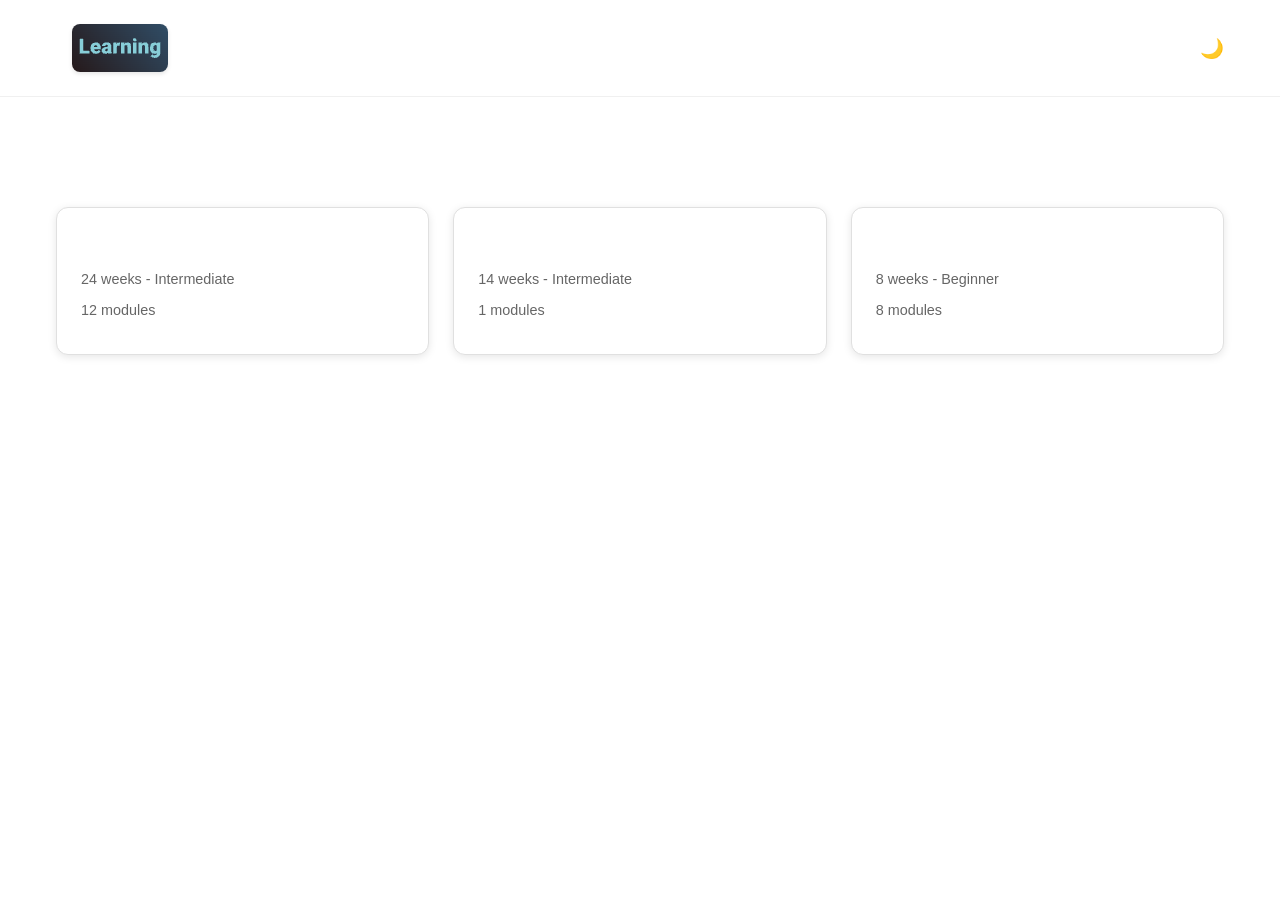
==== commit d98398d3: "Add Data Engineering Fundamentals course - Lessons 1 & 2 - Lesson 1: What is Data Engineering (45min" ====
--- a/index.html
+++ b/index.html
@@ -17,6 +17,9 @@
     <meta name="author" content="Learning Platform" />
     <meta name="robots" content="index, follow, max-snippet:-1, max-image-preview:large, max-video-preview:-1" />
     <link rel="canonical" href="https://ashutoshnayakords.github.io/" />
+
+    <!-- Google Search Console Verification -->
+    <!-- Paste your Google verification meta tag here after getting it from Search Console -->
 
     <!-- Open Graph / Facebook Meta Tags -->
     <meta property="og:type" content="website" />
@@ -285,6 +288,7 @@
     <script src="modules/module9-advanced-patterns.js"></script>
     <script src="modules/module10-observability.js"></script>
     <script src="modules/module11-real-designs.js"></script>
+    <script src="modules/data-engineering-fundamentals.js"></script>
     <!-- Main courses assembler -->
     <script src="courses.js"></script>
     <script src="navigation.js"></script>
--- a/styles.css
+++ b/styles.css
@@ -1,1060 +1,1138 @@
 * {
-    margin: 0;
-    padding: 0;
-    box-sizing: border-box;
+  margin: 0;
+  padding: 0;
+  box-sizing: border-box;
 }
 
 body {
-    font-family: Arial, sans-serif;
-    background-color: #ffffff;
-    color: #000000;
-    line-height: 1.6;
+  font-family: Arial, sans-serif;
+  background-color: #ffffff;
+  color: #000000;
+  line-height: 1.6;
 }
 
 body.dark-mode {
-    background-color: #000000;
-    color: #ffffff;
+  background-color: #000000;
+  color: #ffffff;
 }
 
 /* Header */
 header {
-    background-color: #ffffff;
-    border-bottom: 1px solid #f0f0f0;
-    padding: 1rem;
-    position: sticky;
-    top: 0;
-    z-index: 100;
+  background-color: #ffffff;
+  border-bottom: 1px solid #f0f0f0;
+  padding: 1rem;
+  position: sticky;
+  top: 0;
+  z-index: 100;
 }
 
 body.dark-mode header {
-    background-color: #000000;
-    border-bottom-color: #333;
+  background-color: #000000;
+  border-bottom-color: #333;
 }
 
 .header-content {
-    max-width: 1200px;
-    margin: 0 auto;
-    display: flex;
-    justify-content: space-between;
-    align-items: center;
-    gap: 1rem;
+  max-width: 1200px;
+  margin: 0 auto;
+  padding: 0 1rem;
+  display: flex;
+  justify-content: space-between;
+  align-items: center;
+  gap: 1rem;
+}
+
+@media (max-width: 768px) {
+  .header-content {
+    padding: 0 0.75rem;
+  }
+}
+
+@media (max-width: 480px) {
+  .header-content {
+    padding: 0 0.5rem;
+  }
 }
 
 .nav-buttons {
-    display: flex;
-    gap: 0.5rem;
+  display: flex;
+  gap: 0.5rem;
 }
 
 .nav-buttons button {
-    background: none;
-    border: none;
-    padding: 0.5rem 1rem;
-    cursor: pointer;
-    font-size: 0.9rem;
-    color: #000000;
-    font-family: Arial, sans-serif;
+  background: none;
+  border: none;
+  padding: 0.5rem 1rem;
+  cursor: pointer;
+  font-size: 0.9rem;
+  color: #000000;
+  font-family: Arial, sans-serif;
 }
 
 body.dark-mode .nav-buttons button {
-    color: #ffffff;
+  color: #ffffff;
 }
 
 .nav-buttons button:hover:not(:disabled) {
-    text-decoration: underline;
+  text-decoration: underline;
 }
 
 .nav-buttons button:disabled {
-    opacity: 0.4;
-    cursor: not-allowed;
+  opacity: 0.4;
+  cursor: not-allowed;
 }
 
 /* Home icon responsive sizing */
 .home-icon {
-    object-fit: cover;
-    object-position: center;
-    vertical-align: middle;
-    width: 48px;
-    height: 24px;
+  object-fit: cover;
+  object-position: center;
+  vertical-align: middle;
+  width: 48px;
+  height: 24px;
+  border-radius: 6px;
+  box-shadow: 0 2px 4px rgba(0, 0, 0, 0.1);
+}
+
+body.dark-mode .home-icon {
+  box-shadow: 0 2px 4px rgba(255, 255, 255, 0.1);
 }
 
 @media (min-width: 768px) {
-    .home-icon {
-        width: 96px;
-        height: 48px;
-    }
+  .home-icon {
+    width: 96px;
+    height: 48px;
+    border-radius: 8px;
+  }
 }
 
 .theme-toggle {
-    background: none;
-    border: none;
-    font-size: 1.2rem;
-    cursor: pointer;
-    padding: 0;
-    color: #000000;
+  background: none;
+  border: none;
+  font-size: 1.2rem;
+  cursor: pointer;
+  padding: 0;
+  color: #000000;
 }
 
 body.dark-mode .theme-toggle {
-    color: #ffffff;
+  color: #ffffff;
 }
 
 /* Container */
 .container {
-    max-width: 1200px;
-    margin: 0 auto;
-    padding: 2rem 1rem;
-    background-color: #ffffff;
+  max-width: 1200px;
+  margin: 0 auto;
+  padding: 2rem 1rem;
+  background-color: #ffffff;
 }
 
 body.dark-mode .container {
-    background-color: #000000;
+  background-color: #000000;
 }
 
 /* Pages */
 .page {
-    display: none;
-    background-color: #ffffff;
+  display: none;
+  background-color: #ffffff;
 }
 
 body.dark-mode .page {
-    background-color: #000000;
+  background-color: #000000;
 }
 
 .page.active {
-    display: block;
+  display: block;
 }
 
 /* Home Page */
 .home-page {
-    background-color: #ffffff;
+  background-color: #ffffff;
 }
 
 body.dark-mode .home-page {
-    background-color: #000000;
+  background-color: #000000;
 }
 
 .home-page h1 {
-    font-size: 1.8rem;
-    margin-bottom: 2rem;
-    font-weight: normal;
+  color: #ffffff;
+}
+
+.home-page h1 {
+  font-size: 1.8rem;
+  margin-bottom: 2rem;
+  font-weight: normal;
 }
 
 .courses-grid {
-    display: grid;
-    grid-template-columns: repeat(auto-fit, minmax(280px, 1fr));
-    gap: 1.5rem;
+  display: grid;
+  grid-template-columns: repeat(auto-fit, minmax(280px, 1fr));
+  gap: 1.5rem;
 }
 
 /* Contents Page */
 .contents-detail h1 {
-    font-size: 1.6rem;
-    margin-bottom: 0.5rem;
-    font-weight: normal;
+  font-size: 1.6rem;
+  margin-bottom: 0.5rem;
+  font-weight: normal;
 }
 
 .contents-detail > p {
-    color: #666;
-    margin-bottom: 2rem;
-    font-size: 0.9rem;
+  color: #666;
+  margin-bottom: 2rem;
+  font-size: 0.9rem;
 }
 
 body.dark-mode .contents-detail > p {
-    color: #aaa;
+  color: #aaa;
 }
 
 .contents-info {
-    background: #ffffff;
-    padding: 1.5rem;
-    border-radius: 8px;
-    margin-bottom: 2rem;
-    box-shadow: 0 2px 8px rgba(0, 0, 0, 0.1);
-    border: 1px solid #e0e0e0;
+  background: #ffffff;
+  padding: 1.5rem;
+  border-radius: 8px;
+  margin-bottom: 2rem;
+  box-shadow: 0 2px 8px rgba(0, 0, 0, 0.1);
+  border: 1px solid #e0e0e0;
 }
 
 body.dark-mode .contents-info {
-    background: #1a1a1a;
-    box-shadow: 0 2px 8px rgba(255, 255, 255, 0.1);
-    border: 1px solid #333;
+  background: #1a1a1a;
+  box-shadow: 0 2px 8px rgba(255, 255, 255, 0.1);
+  border: 1px solid #333;
 }
 
 .contents-modules {
-    margin-bottom: 2rem;
+  margin-bottom: 2rem;
 }
 
 .contents-module {
-    margin-bottom: 2.5rem;
+  margin-bottom: 2.5rem;
 }
 
 .contents-module h2 {
-    font-size: 1.1rem;
-    margin-bottom: 1rem;
-    font-weight: normal;
+  font-size: 1.1rem;
+  margin-bottom: 1rem;
+  font-weight: normal;
 }
 
 .contents-lessons {
-    display: flex;
-    flex-direction: column;
-    gap: 0.75rem;
+  display: flex;
+  flex-direction: column;
+  gap: 0.75rem;
 }
 
 .contents-lesson-item {
-    background: #ffffff;
-    padding: 1.2rem;
-    border-radius: 6px;
-    cursor: pointer;
-    box-shadow: 0 2px 8px rgba(0, 0, 0, 0.1);
-    font-size: 0.9rem;
-    border: 1px solid #e0e0e0;
+  background: #ffffff;
+  padding: 1.2rem;
+  border-radius: 6px;
+  cursor: pointer;
+  box-shadow: 0 2px 8px rgba(0, 0, 0, 0.1);
+  font-size: 0.9rem;
+  border: 1px solid #e0e0e0;
 }
 
 body.dark-mode .contents-lesson-item {
-    background: #1a1a1a;
-    box-shadow: 0 2px 8px rgba(255, 255, 255, 0.1);
-    border: 1px solid #333;
+  background: #1a1a1a;
+  box-shadow: 0 2px 8px rgba(255, 255, 255, 0.1);
+  border: 1px solid #333;
 }
 
 .contents-lesson-item:hover {
-    box-shadow: 0 4px 12px rgba(0, 0, 0, 0.12);
+  box-shadow: 0 4px 12px rgba(0, 0, 0, 0.12);
 }
 
 body.dark-mode .contents-lesson-item:hover {
-    box-shadow: 0 4px 12px rgba(255, 255, 255, 0.12);
+  box-shadow: 0 4px 12px rgba(255, 255, 255, 0.12);
 }
 
 .contents-lesson-item h3 {
-    font-size: 0.95rem;
-    margin-bottom: 0.5rem;
-    font-weight: normal;
+  font-size: 0.95rem;
+  margin-bottom: 0.5rem;
+  font-weight: normal;
 }
 
 .contents-lesson-item .lesson-meta {
-    color: #999;
-    font-size: 0.8rem;
+  color: #999;
+  font-size: 0.8rem;
 }
 
 body.dark-mode .contents-lesson-item .lesson-meta {
-    color: #777;
+  color: #777;
 }
 
 /* Course Card */
 .course-card {
-    background: #ffffff;
-    padding: 1.5rem;
-    border-radius: 8px;
-    cursor: pointer;
-    box-shadow: 0 2px 8px rgba(0, 0, 0, 0.1);
-    border: 1px solid #e0e0e0;
+  background: #ffffff;
+  padding: 1.5rem;
+  border-radius: 12px;
+  cursor: pointer;
+  box-shadow: 0 2px 8px rgba(0, 0, 0, 0.1);
+  border: 1px solid #e0e0e0;
 }
 
 body.dark-mode .course-card {
-    background: #1a1a1a;
-    box-shadow: 0 2px 8px rgba(255, 255, 255, 0.1);
-    border: 1px solid #333;
+  background: #1a1a1a;
+  box-shadow: 0 2px 8px rgba(255, 255, 255, 0.1);
+  border: 1px solid #333;
 }
 
 .course-card:hover {
-    box-shadow: 0 4px 12px rgba(0, 0, 0, 0.12);
+  box-shadow: 0 4px 12px rgba(0, 0, 0, 0.12);
 }
 
 body.dark-mode .course-card:hover {
-    box-shadow: 0 4px 12px rgba(255, 255, 255, 0.12);
+  box-shadow: 0 6px 16px rgba(255, 255, 255, 0.15);
 }
 
 .course-card h3 {
-    font-size: 1.1rem;
-    margin-bottom: 0.5rem;
-    font-weight: normal;
+  font-size: 1.1rem;
+  margin-bottom: 0.5rem;
+  font-weight: normal;
+  color: #ffffff;
 }
 
 .course-card p {
-    font-size: 0.9rem;
-    margin-bottom: 0.5rem;
-    color: #666;
+  font-size: 0.9rem;
+  margin-bottom: 0.5rem;
+  color: #666;
 }
 
 body.dark-mode .course-card p {
-    color: #aaa;
+  color: #aaa;
 }
 
 .course-meta {
-    font-size: 0.85rem;
-    color: #999;
+  font-size: 0.85rem;
+  color: #999;
 }
 
 body.dark-mode .course-meta {
-    color: #777;
+  color: #777;
 }
 
 /* Lesson Page */
 .lesson-layout {
-    display: flex;
-    gap: 0;
-    max-width: 1400px;
-    margin: 0 auto;
+  display: flex;
+  gap: 0;
+  max-width: 1400px;
+  margin: 0 auto;
 }
 
 /* Sidebar */
 .sidebar {
-    width: 280px;
-    background: #ffffff;
-    border-right: 1px solid #e0e0e0;
-    position: fixed;
-    left: 0;
-    top: 0;
-    height: 100vh;
-    overflow-y: auto;
-    z-index: 50;
+  width: 280px;
+  background: #ffffff;
+  border-right: 1px solid #e0e0e0;
+  position: fixed;
+  left: 0;
+  top: 0;
+  height: 100vh;
+  overflow-y: auto;
+  z-index: 50;
 }
 
 body.dark-mode .sidebar {
-    background: #000000;
-    border-right-color: #333;
+  background: #000000;
+  border-right-color: #333;
 }
 
 .sidebar-content {
-    padding: 1rem;
-    padding-top: 5rem;
+  padding: 1rem;
+  padding-top: 5rem;
 }
 
 .sidebar-module {
-    margin-bottom: 1.5rem;
+  margin-bottom: 1.5rem;
 }
 
 .sidebar-module-title {
-    font-size: 0.85rem;
-    font-weight: bold;
-    color: #999;
-    text-transform: uppercase;
-    letter-spacing: 0.5px;
-    margin-bottom: 0.75rem;
-    cursor: pointer;
-    padding: 0.5rem 0.75rem;
-    border-radius: 4px;
+  font-size: 0.85rem;
+  font-weight: bold;
+  color: #999;
+  text-transform: uppercase;
+  letter-spacing: 0.5px;
+  margin-bottom: 0.75rem;
+  cursor: pointer;
+  padding: 0.5rem 0.75rem;
+  border-radius: 4px;
 }
 
 .sidebar-module-title:hover {
-    background: #f5f5f5;
+  background: #f5f5f5;
 }
 
 body.dark-mode .sidebar-module-title {
-    color: #777;
+  color: #777;
 }
 
 body.dark-mode .sidebar-module-title:hover {
-    background: #1a1a1a;
+  background: #1a1a1a;
 }
 
 .sidebar-lessons {
-    display: flex;
-    flex-direction: column;
-    gap: 0.25rem;
+  display: flex;
+  flex-direction: column;
+  gap: 0.25rem;
 }
 
 .sidebar-lesson {
-    padding: 0.6rem 0.75rem;
-    font-size: 0.85rem;
-    cursor: pointer;
-    border-radius: 4px;
-    color: #333;
+  padding: 0.6rem 0.75rem;
+  font-size: 0.85rem;
+  cursor: pointer;
+  border-radius: 4px;
+  color: #333;
 }
 
 .sidebar-lesson:hover {
-    background: #f5f5f5;
+  background: #f5f5f5;
 }
 
 body.dark-mode .sidebar-lesson {
-    color: #ccc;
+  color: #ccc;
 }
 
 body.dark-mode .sidebar-lesson:hover {
-    background: #1a1a1a;
+  background: #1a1a1a;
 }
 
 .sidebar-lesson.active {
-    background: #000000;
-    color: #ffffff;
-    font-weight: 600;
+  background: #000000;
+  color: #ffffff;
+  font-weight: 600;
 }
 
 body.dark-mode .sidebar-lesson.active {
-    background: #ffffff;
-    color: #000000;
+  background: #ffffff;
+  color: #000000;
 }
 
 .lesson-main {
-    flex: 1;
-    min-width: 0;
-    padding: 0 2rem;
-    margin-left: 280px;
+  flex: 1;
+  min-width: 0;
+  padding: 0 2rem;
+  margin-left: 280px;
+  background: #ffffff;
+  border-radius: 12px;
+  box-shadow: 0 2px 8px rgba(0, 0, 0, 0.1);
+}
+
+body.dark-mode .lesson-main {
+  box-shadow: 0 2px 8px rgba(255, 255, 255, 0.05);
 }
 
 .lesson-header {
-    margin-bottom: 2rem;
+  margin-bottom: 2rem;
 }
 
 .lesson-header h1 {
-    font-size: 1.6rem;
-    margin-bottom: 0.5rem;
-    font-weight: normal;
+  font-size: 1.6rem;
+  margin-bottom: 0.5rem;
+  font-weight: normal;
 }
 
 .lesson-header p {
-    font-size: 0.85rem;
-    color: #999;
+  font-size: 0.85rem;
+  color: #999;
 }
 
 body.dark-mode .lesson-header p {
-    color: #777;
+  color: #777;
 }
 
 .lesson-body {
-    max-width: 900px;
-    margin: 0 auto;
+  max-width: 900px;
+  margin: 0 auto;
 }
 
 .lesson-body h2 {
-    font-size: 1.3rem;
-    margin-top: 1.8rem;
-    margin-bottom: 0.75rem;
-    font-weight: normal;
+  font-size: 1.3rem;
+  margin-top: 1.8rem;
+  margin-bottom: 0.75rem;
+  font-weight: normal;
 }
 
 .lesson-body h3 {
-    font-size: 1.05rem;
-    margin-top: 1.3rem;
-    margin-bottom: 0.6rem;
-    font-weight: normal;
+  font-size: 1.05rem;
+  margin-top: 1.3rem;
+  margin-bottom: 0.6rem;
+  font-weight: normal;
 }
 
 .lesson-body h4 {
-    font-size: 0.95rem;
-    margin-top: 1rem;
-    margin-bottom: 0.4rem;
-    font-weight: bold;
+  font-size: 0.95rem;
+  margin-top: 1rem;
+  margin-bottom: 0.4rem;
+  font-weight: bold;
 }
 
 .lesson-body p {
-    margin-bottom: 0.8rem;
-    font-size: 0.9rem;
-    color: #333;
+  margin-bottom: 0.8rem;
+  font-size: 0.9rem;
+  color: #333;
 }
 
 body.dark-mode .lesson-body p {
-    color: #ccc;
+  color: #ccc;
+}
+
+/* List styles - Fix bullet indentation */
+.lesson-body ul,
+.lesson-body ol {
+  margin-bottom: 0.8rem;
+  padding-left: 2rem;
+  font-size: 0.9rem;
+}
+
+body.dark-mode .lesson-body ul,
+body.dark-mode .lesson-body ol {
+  color: #ccc;
+}
+
+.lesson-body li {
+  margin-bottom: 0.4rem;
+  line-height: 1.6;
+}
+
+.lesson-body ul {
+  list-style-type: disc;
+}
+
+.lesson-body ol {
+  list-style-type: decimal;
+}
+
+/* Mobile list indentation fix */
+@media (max-width: 768px) {
+  .lesson-body ul,
+  .lesson-body ol {
+    padding-left: 1.5rem;
+    margin-left: 0;
+  }
+}
+
+@media (max-width: 480px) {
+  .lesson-body ul,
+  .lesson-body ol {
+    padding-left: 1.25rem;
+    margin-left: 0;
+  }
 }
 
 /* Code Block */
 .code-block {
-    background: #ffffff;
-    padding: 1rem;
-    border-radius: 6px;
-    margin: 0.8rem 0;
-    font-family: 'Courier New', monospace;
-    font-size: 0.8rem;
-    line-height: 1.4;
-    color: #000000;
-    white-space: pre;
-    overflow-x: auto;
-    box-shadow: 0 2px 6px rgba(0, 0, 0, 0.1);
-    border: 1px solid #e0e0e0;
+  background: #ffffff;
+  padding: 1rem;
+  border-radius: 6px;
+  margin: 0.8rem 0;
+  font-family: "Courier New", monospace;
+  font-size: 0.8rem;
+  line-height: 1.4;
+  color: #000000;
+  white-space: pre;
+  overflow-x: auto;
+  box-shadow: 0 2px 6px rgba(0, 0, 0, 0.1);
+  border: 1px solid #e0e0e0;
 }
 
 body.dark-mode .code-block {
-    background: #1a1a1a;
-    color: #ddd;
-    box-shadow: 0 2px 6px rgba(255, 255, 255, 0.1);
-    border: 1px solid #333;
+  background: #1a1a1a;
+  color: #ddd;
+  box-shadow: 0 2px 6px rgba(255, 255, 255, 0.1);
+  border: 1px solid #333;
 }
 
 /* Table */
 .table {
-    width: 100%;
-    border-collapse: collapse;
-    margin: 1rem 0;
-    font-size: 0.9rem;
+  width: 100%;
+  border-collapse: collapse;
+  margin: 1rem 0;
+  font-size: 0.9rem;
 }
 
 .table th {
-    background: #ffffff;
-    padding: 0.8rem;
-    text-align: left;
-    font-weight: bold;
-    border-bottom: 1px solid #e0e0e0;
+  background: #ffffff;
+  padding: 0.8rem;
+  text-align: left;
+  font-weight: bold;
+  border-bottom: 1px solid #e0e0e0;
 }
 
 body.dark-mode .table th {
-    background: #1a1a1a;
-    border-bottom-color: #333;
+  background: #1a1a1a;
+  border-bottom-color: #333;
 }
 
 .table td {
-    padding: 0.8rem;
-    border-bottom: 1px solid #e0e0e0;
-    color: #333;
+  padding: 0.8rem;
+  border-bottom: 1px solid #e0e0e0;
+  color: #333;
 }
 
 body.dark-mode .table td {
-    border-bottom-color: #333;
-    color: #ccc;
+  border-bottom-color: #333;
+  color: #ccc;
 }
 
 .table tr:last-child td {
-    border-bottom: none;
+  border-bottom: none;
 }
 
 /* Interview Questions Section */
 .interview-section {
-    max-width: 900px;
-    margin: 3rem auto 2rem;
-    padding-top: 2rem;
-    border-top: 1px solid #e0e0e0;
+  max-width: 900px;
+  margin: 3rem auto 2rem;
+  padding-top: 2rem;
+  border-top: 1px solid #e0e0e0;
 }
 
 body.dark-mode .interview-section {
-    border-top-color: #333;
+  border-top-color: #333;
 }
 
 .interview-section h2 {
-    font-size: 1.3rem;
-    margin-bottom: 1.5rem;
-    font-weight: normal;
+  font-size: 1.3rem;
+  margin-bottom: 1.5rem;
+  font-weight: normal;
 }
 
 .accordion {
-    display: flex;
-    flex-direction: column;
-    gap: 0.75rem;
+  display: flex;
+  flex-direction: column;
+  gap: 0.75rem;
 }
 
 .accordion-item {
-    background: #ffffff;
-    border: 1px solid #e0e0e0;
-    border-radius: 6px;
-    overflow: hidden;
-    box-shadow: 0 2px 6px rgba(0, 0, 0, 0.08);
+  background: #ffffff;
+  border: 1px solid #e0e0e0;
+  border-radius: 6px;
+  overflow: hidden;
+  box-shadow: 0 2px 6px rgba(0, 0, 0, 0.08);
 }
 
 body.dark-mode .accordion-item {
-    background: #1a1a1a;
-    border: 1px solid #333;
-    box-shadow: 0 2px 6px rgba(255, 255, 255, 0.08);
+  background: #1a1a1a;
+  border: 1px solid #333;
+  box-shadow: 0 2px 6px rgba(255, 255, 255, 0.08);
 }
 
 .accordion-header {
-    padding: 1.2rem;
-    cursor: pointer;
-    background: #ffffff;
-    border: none;
-    width: 100%;
-    text-align: left;
-    font-size: 0.95rem;
-    font-weight: 600;
-    font-family: Arial, sans-serif;
-    color: #000000;
-    display: flex;
-    justify-content: space-between;
-    align-items: center;
+  padding: 1.2rem;
+  cursor: pointer;
+  background: #ffffff;
+  border: none;
+  width: 100%;
+  text-align: left;
+  font-size: 0.95rem;
+  font-weight: 600;
+  font-family: Arial, sans-serif;
+  color: #000000;
+  display: flex;
+  justify-content: space-between;
+  align-items: center;
 }
 
 body.dark-mode .accordion-header {
-    background: #1a1a1a;
-    color: #ffffff;
+  background: #1a1a1a;
+  color: #ffffff;
 }
 
 .accordion-header:hover {
-    background-color: #f5f5f5;
+  background-color: #f5f5f5;
 }
 
 body.dark-mode .accordion-header:hover {
-    background-color: #2a2a2a;
+  background-color: #2a2a2a;
 }
 
 .accordion-header.active {
-    background-color: #f0f0f0;
+  background-color: #f0f0f0;
 }
 
 body.dark-mode .accordion-header.active {
-    background-color: #2a2a2a;
+  background-color: #2a2a2a;
 }
 
 .accordion-toggle {
-    font-size: 1.2rem;
-    color: #666;
+  font-size: 1.2rem;
+  color: #666;
 }
 
 body.dark-mode .accordion-toggle {
-    color: #aaa;
+  color: #aaa;
 }
 
 .accordion-header.active .accordion-toggle {
-    content: '▲';
+  content: "▲";
 }
 
 .accordion-body {
-    display: none;
-    background: #ffffff;
+  display: none;
+  background: #ffffff;
 }
 
 body.dark-mode .accordion-body {
-    background: #1a1a1a;
+  background: #1a1a1a;
 }
 
 .accordion-body.active {
-    display: block;
+  display: block;
 }
 
 .accordion-content {
-    padding: 1rem 1.2rem;
-    color: #333;
-    font-size: 0.9rem;
-    line-height: 1.7;
+  padding: 1rem 1.2rem;
+  color: #333;
+  font-size: 0.9rem;
+  line-height: 1.7;
 }
 
 body.dark-mode .accordion-content {
-    color: #ccc;
+  color: #ccc;
 }
 
 /* Lesson Navigation */
 .lesson-nav {
-    display: flex;
-    justify-content: space-between;
-    align-items: center;
-    gap: 1rem;
-    margin-top: 2.5rem;
-    padding: 1.5rem;
-    background: #ffffff;
-    border-radius: 8px;
-    box-shadow: 0 2px 8px rgba(0, 0, 0, 0.1);
-    border: 1px solid #e0e0e0;
-    max-width: 900px;
-    margin-left: auto;
-    margin-right: auto;
-    flex-wrap: wrap;
+  display: flex;
+  justify-content: space-between;
+  align-items: center;
+  gap: 1rem;
+  margin-top: 2.5rem;
+  padding: 1.5rem;
+  background: #ffffff;
+  border-radius: 8px;
+  box-shadow: 0 2px 8px rgba(0, 0, 0, 0.1);
+  border: 1px solid #e0e0e0;
+  max-width: 900px;
+  margin-left: auto;
+  margin-right: auto;
+  flex-wrap: wrap;
 }
 
 body.dark-mode .lesson-nav {
-    background: #1a1a1a;
-    box-shadow: 0 2px 8px rgba(255, 255, 255, 0.1);
-    border: 1px solid #333;
+  background: #1a1a1a;
+  box-shadow: 0 2px 8px rgba(255, 255, 255, 0.1);
+  border: 1px solid #333;
 }
 
 .lesson-nav button {
-    background: #ffffff;
-    border: none;
-    color: #000000;
-    padding: 0.5rem 1.2rem;
-    cursor: pointer;
-    font-size: 0.9rem;
-    font-family: Arial, sans-serif;
-    border-radius: 6px;
-    box-shadow: 0 2px 6px rgba(0, 0, 0, 0.1);
-    border: 1px solid #e0e0e0;
+  background: #ffffff;
+  border: none;
+  color: #000000;
+  padding: 0.5rem 1.2rem;
+  cursor: pointer;
+  font-size: 0.9rem;
+  font-family: Arial, sans-serif;
+  border-radius: 6px;
+  box-shadow: 0 2px 6px rgba(0, 0, 0, 0.1);
+  border: 1px solid #e0e0e0;
 }
 
 body.dark-mode .lesson-nav button {
-    background: #1a1a1a;
-    color: #ffffff;
-    box-shadow: 0 2px 6px rgba(255, 255, 255, 0.1);
-    border: 1px solid #333;
+  background: #1a1a1a;
+  color: #ffffff;
+  box-shadow: 0 2px 6px rgba(255, 255, 255, 0.1);
+  border: 1px solid #333;
 }
 
 .lesson-nav button:hover {
-    box-shadow: 0 4px 10px rgba(0, 0, 0, 0.12);
+  box-shadow: 0 4px 10px rgba(0, 0, 0, 0.12);
 }
 
 body.dark-mode .lesson-nav button:hover {
-    box-shadow: 0 4px 10px rgba(255, 255, 255, 0.12);
+  box-shadow: 0 4px 10px rgba(255, 255, 255, 0.12);
 }
 
 .lesson-progress {
-    font-size: 0.85rem;
-    color: #999;
-    flex-grow: 1;
-    text-align: center;
+  font-size: 0.85rem;
+  color: #999;
+  flex-grow: 1;
+  text-align: center;
 }
 
 body.dark-mode .lesson-progress {
-    color: #777;
+  color: #777;
 }
 
 .progress-bar {
-    width: 100%;
-    height: 3px;
-    background: #e0e0e0;
-    border-radius: 2px;
-    margin-top: 1.5rem;
-    overflow: hidden;
-    max-width: 900px;
-    margin-left: auto;
-    margin-right: auto;
+  width: 100%;
+  height: 3px;
+  background: #e0e0e0;
+  border-radius: 2px;
+  margin-top: 1.5rem;
+  overflow: hidden;
+  max-width: 900px;
+  margin-left: auto;
+  margin-right: auto;
 }
 
 body.dark-mode .progress-bar {
-    background: #333;
+  background: #333;
 }
 
 .progress-fill {
-    height: 100%;
-    background: #000000;
+  height: 100%;
+  background: #000000;
 }
 
 body.dark-mode .progress-fill {
-    background: #ffffff;
+  background: #ffffff;
 }
 
 /* Bottom Navbar (Mobile App Style) */
 .bottom-navbar {
-    display: none;
-    position: fixed;
-    bottom: 0;
-    left: 0;
-    right: 0;
-    background: #ffffff;
-    border-top: 1px solid #e0e0e0;
-    padding: 0.5rem 0;
-    padding-bottom: calc(0.5rem + env(safe-area-inset-bottom));
-    z-index: 200;
-    box-shadow: 0 -2px 10px rgba(0, 0, 0, 0.1);
+  display: none;
+  position: fixed;
+  bottom: 0;
+  left: 0;
+  right: 0;
+  background: #ffffff;
+  border-top: 1px solid #e0e0e0;
+  padding: 0.5rem 0;
+  padding-bottom: calc(0.5rem + env(safe-area-inset-bottom));
+  z-index: 200;
+  box-shadow: 0 -2px 10px rgba(0, 0, 0, 0.1);
 }
 
 body.dark-mode .bottom-navbar {
-    background: #000000;
-    border-top-color: #333;
-    box-shadow: 0 -2px 10px rgba(255, 255, 255, 0.1);
+  background: #000000;
+  border-top-color: #333;
+  box-shadow: 0 -2px 10px rgba(255, 255, 255, 0.1);
 }
 
 .bottom-navbar-content {
-    display: flex;
-    justify-content: space-around;
-    align-items: center;
-    max-width: 500px;
-    margin: 0 auto;
+  display: flex;
+  justify-content: space-around;
+  align-items: center;
+  max-width: 500px;
+  margin: 0 auto;
 }
 
 .bottom-nav-item {
-    display: flex;
-    flex-direction: column;
-    align-items: center;
-    gap: 0.25rem;
-    padding: 0.5rem 1rem;
-    background: none;
-    border: none;
-    cursor: pointer;
-    color: #666;
-    font-size: 0.7rem;
-    font-family: Arial, sans-serif;
-    min-width: 60px;
+  display: flex;
+  flex-direction: column;
+  align-items: center;
+  gap: 0.25rem;
+  padding: 0.5rem 1rem;
+  background: none;
+  border: none;
+  cursor: pointer;
+  color: #666;
+  font-size: 0.7rem;
+  font-family: Arial, sans-serif;
+  min-width: 60px;
 }
 
 body.dark-mode .bottom-nav-item {
-    color: #aaa;
+  color: #aaa;
 }
 
 .bottom-nav-item.active {
-    color: #000000;
+  color: #000000;
 }
 
 body.dark-mode .bottom-nav-item.active {
-    color: #ffffff;
+  color: #ffffff;
 }
 
 .bottom-nav-item svg {
-    width: 24px;
-    height: 24px;
+  width: 24px;
+  height: 24px;
 }
 
 .bottom-nav-item span {
-    font-weight: 500;
+  font-weight: 500;
 }
 
 /* Course Menu Slide-Up Modal */
 .course-menu-overlay {
-    display: none;
-    position: fixed;
-    top: 0;
-    left: 0;
-    right: 0;
-    bottom: 0;
-    background: rgba(0, 0, 0, 0.5);
-    z-index: 300;
-    opacity: 0;
-    transition: opacity 0.3s ease;
+  display: none;
+  position: fixed;
+  top: 0;
+  left: 0;
+  right: 0;
+  bottom: 0;
+  background: rgba(0, 0, 0, 0.5);
+  z-index: 300;
+  opacity: 0;
+  transition: opacity 0.3s ease;
 }
 
 .course-menu-overlay.active {
-    display: block;
-    opacity: 1;
+  display: block;
+  opacity: 1;
 }
 
 body.dark-mode .course-menu-overlay {
-    background: rgba(255, 255, 255, 0.1);
+  background: rgba(255, 255, 255, 0.1);
 }
 
 .course-menu-modal {
-    position: fixed;
-    bottom: 0;
-    left: 0;
-    right: 0;
-    background: #ffffff;
-    border-radius: 20px 20px 0 0;
-    max-height: 80vh;
-    overflow-y: auto;
-    z-index: 301;
-    transform: translateY(100%);
-    transition: transform 0.3s ease;
-    padding-bottom: env(safe-area-inset-bottom);
+  position: fixed;
+  bottom: 0;
+  left: 0;
+  right: 0;
+  background: #ffffff;
+  border-radius: 20px 20px 0 0;
+  max-height: 80vh;
+  overflow-y: auto;
+  z-index: 301;
+  transform: translateY(100%);
+  transition: transform 0.3s ease;
+  padding-bottom: env(safe-area-inset-bottom);
 }
 
 .course-menu-overlay.active .course-menu-modal {
-    transform: translateY(0);
+  transform: translateY(0);
 }
 
 body.dark-mode .course-menu-modal {
-    background: #1a1a1a;
+  background: #1a1a1a;
 }
 
 .course-menu-header {
-    display: flex;
-    justify-content: space-between;
-    align-items: center;
-    padding: 1rem 1.5rem;
-    border-bottom: 1px solid #e0e0e0;
-    position: sticky;
-    top: 0;
-    background: #ffffff;
-    border-radius: 20px 20px 0 0;
+  display: flex;
+  justify-content: space-between;
+  align-items: center;
+  padding: 1rem 1.5rem;
+  border-bottom: 1px solid #e0e0e0;
+  position: sticky;
+  top: 0;
+  background: #ffffff;
+  border-radius: 20px 20px 0 0;
 }
 
 body.dark-mode .course-menu-header {
-    border-bottom-color: #333;
-    background: #1a1a1a;
+  border-bottom-color: #333;
+  background: #1a1a1a;
 }
 
 .course-menu-header h3 {
-    font-size: 1rem;
-    font-weight: 600;
-    margin: 0;
+  font-size: 1rem;
+  font-weight: 600;
+  margin: 0;
 }
 
 .course-menu-close {
-    background: none;
-    border: none;
-    font-size: 1.5rem;
-    cursor: pointer;
-    color: #666;
-    padding: 0.25rem;
-    line-height: 1;
+  background: none;
+  border: none;
+  font-size: 1.5rem;
+  cursor: pointer;
+  color: #666;
+  padding: 0.25rem;
+  line-height: 1;
 }
 
 body.dark-mode .course-menu-close {
-    color: #aaa;
+  color: #aaa;
 }
 
 .course-menu-handle {
-    width: 40px;
-    height: 4px;
-    background: #e0e0e0;
-    border-radius: 2px;
-    margin: 0.75rem auto;
+  width: 40px;
+  height: 4px;
+  background: #e0e0e0;
+  border-radius: 2px;
+  margin: 0.75rem auto;
 }
 
 body.dark-mode .course-menu-handle {
-    background: #444;
+  background: #444;
 }
 
 .course-menu-content {
-    padding: 0 1rem 1.5rem;
+  padding: 0 1rem 1.5rem;
 }
 
 .course-menu-module {
-    margin-bottom: 1rem;
+  margin-bottom: 1rem;
 }
 
 .course-menu-module-title {
-    font-size: 0.8rem;
-    font-weight: bold;
-    color: #999;
-    text-transform: uppercase;
-    letter-spacing: 0.5px;
-    padding: 0.75rem 0.5rem;
-    margin: 0;
+  font-size: 0.8rem;
+  font-weight: bold;
+  color: #999;
+  text-transform: uppercase;
+  letter-spacing: 0.5px;
+  padding: 0.75rem 0.5rem;
+  margin: 0;
 }
 
 body.dark-mode .course-menu-module-title {
-    color: #666;
+  color: #666;
 }
 
 .course-menu-lessons {
-    display: flex;
-    flex-direction: column;
-    gap: 0.25rem;
+  display: flex;
+  flex-direction: column;
+  gap: 0.25rem;
 }
 
 .course-menu-lesson {
-    padding: 0.9rem 0.75rem;
-    font-size: 0.9rem;
-    cursor: pointer;
-    border-radius: 8px;
-    color: #333;
-    background: none;
-    border: none;
-    text-align: left;
-    width: 100%;
-    font-family: Arial, sans-serif;
+  padding: 0.9rem 0.75rem;
+  font-size: 0.9rem;
+  cursor: pointer;
+  border-radius: 8px;
+  color: #333;
+  background: none;
+  border: none;
+  text-align: left;
+  width: 100%;
+  font-family: Arial, sans-serif;
 }
 
 .course-menu-lesson:hover {
-    background: #f5f5f5;
+  background: #f5f5f5;
 }
 
 body.dark-mode .course-menu-lesson {
-    color: #ccc;
+  color: #ccc;
 }
 
 body.dark-mode .course-menu-lesson:hover {
-    background: #2a2a2a;
+  background: #2a2a2a;
 }
 
 .course-menu-lesson.active {
-    background: #000000;
-    color: #ffffff;
-    font-weight: 600;
+  background: #000000;
+  color: #ffffff;
+  font-weight: 600;
 }
 
 body.dark-mode .course-menu-lesson.active {
-    background: #ffffff;
-    color: #000000;
+  background: #ffffff;
+  color: #000000;
 }
 
 /* Responsive */
 @media (max-width: 1024px) {
-    .sidebar {
-        display: none;
-    }
-
-    .lesson-main {
-        padding: 0 1rem;
-        margin-left: 0;
-    }
+  .sidebar {
+    display: none;
+  }
+
+  .lesson-main {
+    padding: 0 1rem;
+    margin-left: 0;
+  }
 }
 
 @media (max-width: 768px) {
-    /* Hide theme toggle in header on mobile (it's in bottom navbar) */
-    .theme-toggle-desktop {
-        display: none;
-    }
-
-    /* Show bottom navbar on mobile */
-    .bottom-navbar {
-        display: block;
-    }
-
-    /* Hide header on lesson page for mobile */
-    body.lesson-active header {
-        display: none;
-    }
-
-    /* Add padding at bottom for navbar */
-    body.lesson-active .lesson-main {
-        padding-bottom: 80px;
-    }
-
-    body.lesson-active .container {
-        padding-bottom: 80px;
-    }
-
-    .container {
-        padding: 1rem 0.75rem;
-    }
-
-    .courses-grid {
-        grid-template-columns: 1fr;
-    }
-
-    .home-page h1 {
-        font-size: 1.4rem;
-    }
-
-    .lesson-header h1 {
-        font-size: 1.3rem;
-    }
-
-    .lesson-nav {
-        flex-direction: column;
-        width: auto;
-    }
-
-    .lesson-nav button {
-        width: 100%;
-    }
-
-    .lesson-progress {
-        width: 100%;
-    }
-
-    .lesson-body h2 {
-        font-size: 1.15rem;
-    }
-
-    .lesson-body h3 {
-        font-size: 0.95rem;
-    }
-
-    .lesson-main {
-        padding: 0 0.5rem;
-    }
-
-    /* Better touch targets for mobile */
-    .course-card {
-        padding: 1.25rem;
-    }
-
-    .accordion-header {
-        padding: 1rem;
-    }
-
-    /* Code block horizontal scroll on mobile */
-    .code-block {
-        font-size: 0.75rem;
-        padding: 0.75rem;
-    }
-
-    /* Table responsive */
-    .table {
-        font-size: 0.8rem;
-    }
-
-    .table th, .table td {
-        padding: 0.6rem 0.5rem;
-    }
+  /* Hide theme toggle in header on mobile (it's in bottom navbar) */
+  .theme-toggle-desktop {
+    display: none;
+  }
+
+  /* Show bottom navbar on mobile */
+  .bottom-navbar {
+    display: block;
+  }
+
+  /* Hide header on lesson page for mobile */
+  body.lesson-active header {
+    display: none;
+  }
+
+  /* Add padding at bottom for navbar */
+  body.lesson-active .lesson-main {
+    padding-bottom: 80px;
+  }
+
+  body.lesson-active .container {
+    padding-bottom: 80px;
+  }
+
+  .container {
+    padding: 1rem 0.75rem;
+  }
+
+  .courses-grid {
+    grid-template-columns: 1fr;
+  }
+
+  .home-page h1 {
+    font-size: 1.4rem;
+  }
+
+  .lesson-header h1 {
+    font-size: 1.3rem;
+  }
+
+  .lesson-nav {
+    flex-direction: column;
+    width: auto;
+  }
+
+  .lesson-nav button {
+    width: 100%;
+  }
+
+  .lesson-progress {
+    width: 100%;
+  }
+
+  .lesson-body h2 {
+    font-size: 1.15rem;
+  }
+
+  .lesson-body h3 {
+    font-size: 0.95rem;
+  }
+
+  .lesson-main {
+    padding: 1.5rem 0.75rem;
+    margin-left: 0;
+    border-radius: 0;
+  }
+
+  /* Better touch targets for mobile */
+  .course-card {
+    padding: 1.25rem;
+  }
+
+  .accordion-header {
+    padding: 1rem;
+  }
+
+  /* Code block horizontal scroll on mobile */
+  .code-block {
+    font-size: 0.75rem;
+    padding: 0.75rem;
+  }
+
+  /* Table responsive */
+  .table {
+    font-size: 0.8rem;
+  }
+
+  .table th,
+  .table td {
+    padding: 0.6rem 0.5rem;
+  }
 }
 
 /* Small mobile screens */
 @media (max-width: 480px) {
-    .container {
-        padding: 0.75rem 0.5rem;
-    }
-
-    .home-page h1 {
-        font-size: 1.2rem;
-    }
-
-    .lesson-header h1 {
-        font-size: 1.15rem;
-    }
-
-    .lesson-body {
-        font-size: 0.85rem;
-    }
-
-    .lesson-body h2 {
-        font-size: 1.05rem;
-    }
-
-    .lesson-body h3 {
-        font-size: 0.9rem;
-    }
-
-    .code-block {
-        font-size: 0.7rem;
-    }
-}
+  .container {
+    padding: 0.75rem 0.5rem;
+  }
+
+  .home-page h1 {
+    font-size: 1.2rem;
+  }
+
+  .lesson-header h1 {
+    font-size: 1.15rem;
+  }
+
+  .lesson-body {
+    font-size: 0.85rem;
+  }
+
+  .lesson-body h2 {
+    font-size: 1.05rem;
+  }
+
+  .lesson-body h3 {
+    font-size: 0.9rem;
+  }
+
+  .code-block {
+    font-size: 0.7rem;
+  }
+}
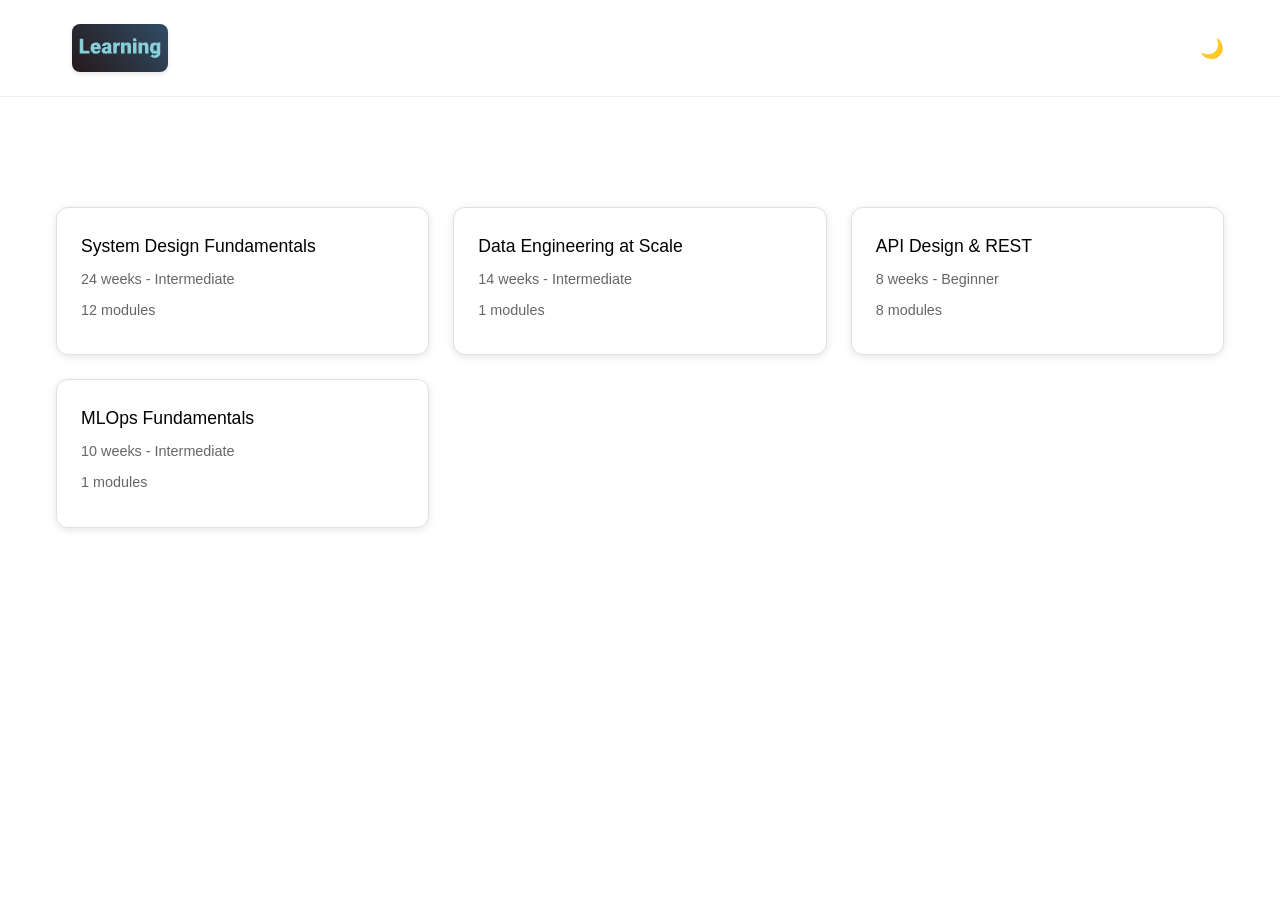
==== commit d97dd446: "Complete MLOps Fundamentals course with comprehensive content Created full MLOps course (6 lessons, " ====
--- a/index.html
+++ b/index.html
@@ -289,6 +289,7 @@
     <script src="modules/module10-observability.js"></script>
     <script src="modules/module11-real-designs.js"></script>
     <script src="modules/data-engineering-fundamentals.js"></script>
+    <script src="modules/mlops-fundamentals.js"></script>
     <!-- Main courses assembler -->
     <script src="courses.js"></script>
     <script src="navigation.js"></script>
--- a/styles.css
+++ b/styles.css
@@ -287,6 +287,10 @@
   font-size: 1.1rem;
   margin-bottom: 0.5rem;
   font-weight: normal;
+  color: #000000;
+}
+
+body.dark-mode .course-card h3 {
   color: #ffffff;
 }
 
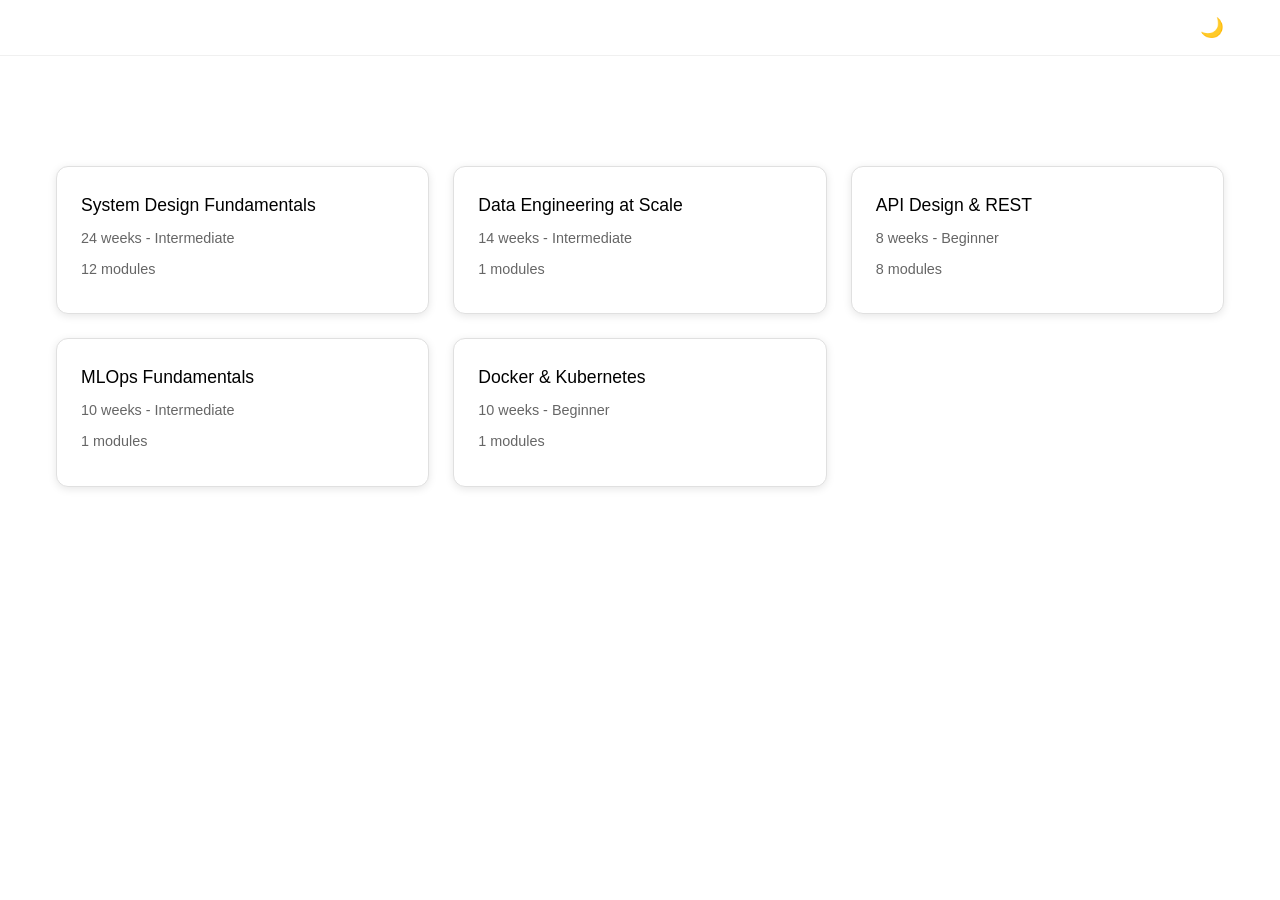
==== commit f3dd1107: "docker" ====
--- a/index.html
+++ b/index.html
@@ -290,6 +290,7 @@
     <script src="modules/module11-real-designs.js"></script>
     <script src="modules/data-engineering-fundamentals.js"></script>
     <script src="modules/mlops-fundamentals.js"></script>
+    <script src="modules/containerization-docker-kubernetes.js"></script>
     <!-- Main courses assembler -->
     <script src="courses.js"></script>
     <script src="navigation.js"></script>
--- a/styles.css
+++ b/styles.css
@@ -81,7 +81,12 @@
   cursor: not-allowed;
 }
 
-/* Home icon responsive sizing */
+/* Hide home button with icon */
+#home-btn {
+  display: none;
+}
+
+/* Home icon responsive sizing (not used now that button is hidden) */
 .home-icon {
   object-fit: cover;
   object-position: center;
@@ -342,6 +347,7 @@
 .sidebar-content {
   padding: 1rem;
   padding-top: 5rem;
+  padding-bottom: 6rem;  /* Add space for bottom navbar on mobile */
 }
 
 .sidebar-module {
